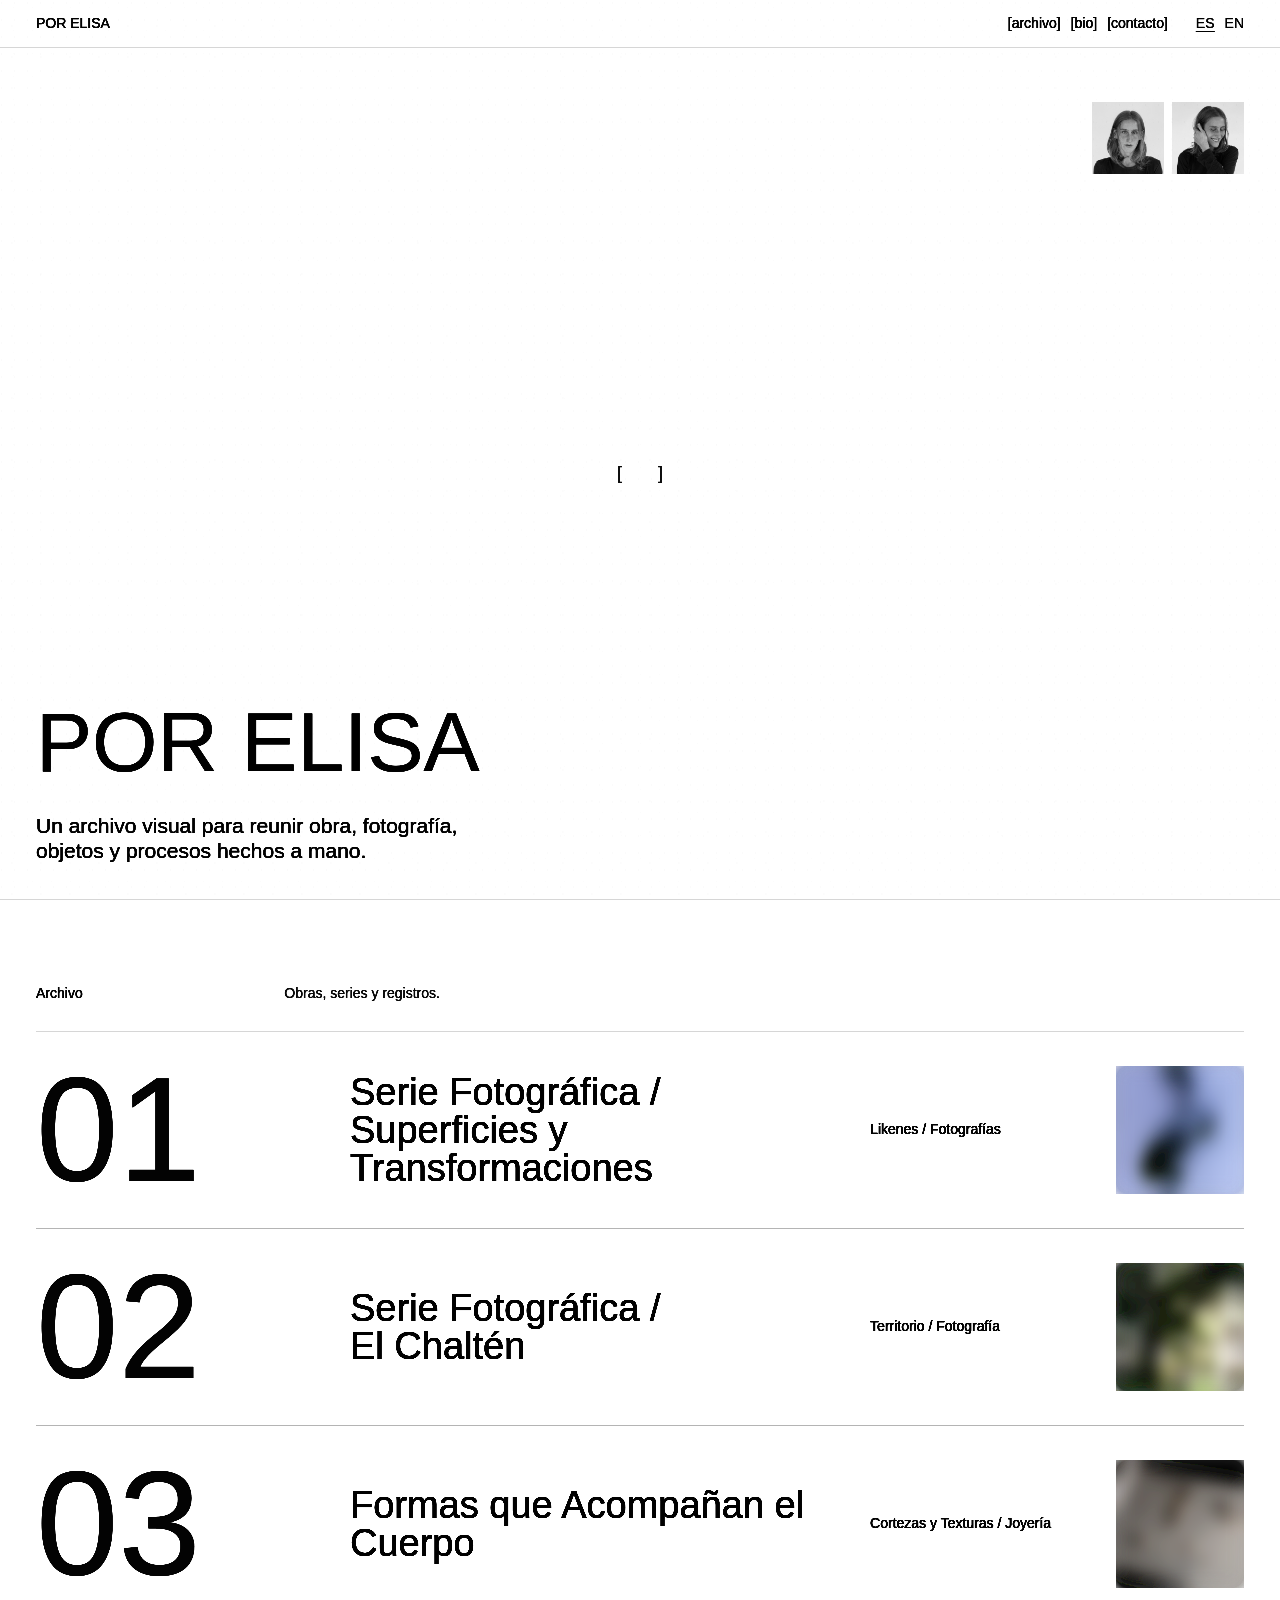
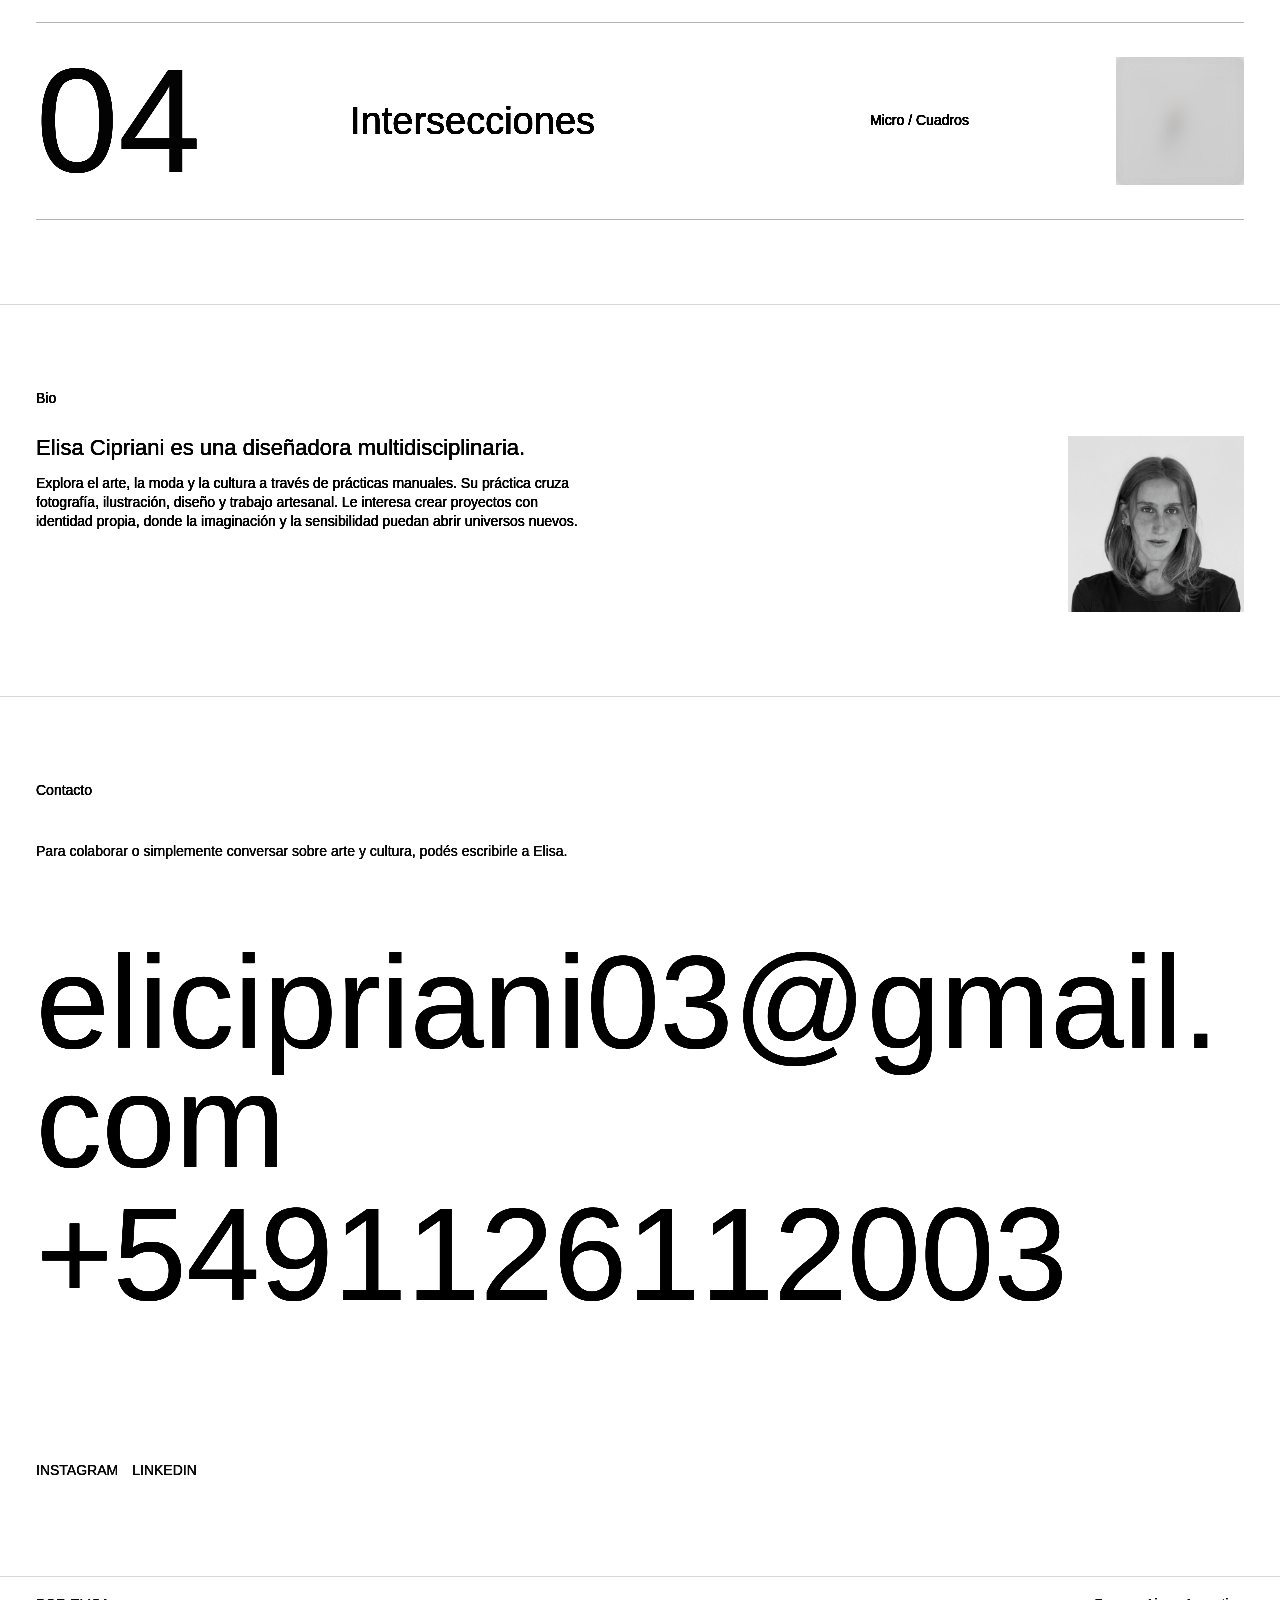
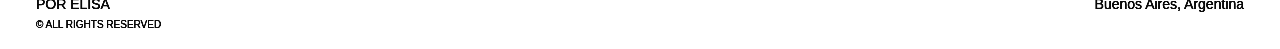
==== index.html @ 9a6a5e1f "Update footer and contact copy" ====
<!doctype html>
<html lang="es">
  <head>
    <meta charset="utf-8">
    <meta name="viewport" content="width=device-width, initial-scale=1">
    <meta name="description" content="POR ELISA - portfolio artístico y archivo de proyectos.">
    <title>POR ELISA</title>
    <link rel="icon" type="image/png" sizes="32x32" href="assets/icons/favicon-32.png">
    <link rel="apple-touch-icon" href="assets/icons/apple-touch-icon.png">
    <link rel="stylesheet" href="assets/css/styles.css">
  </head>
  <body>
    <header class="site-header">
      <a class="brand" href="index.html" aria-label="POR ELISA">POR ELISA</a>
      <nav class="site-nav" aria-label="Principal">
        <a href="#archivo" data-i18n="nav.archive">[archivo]</a>
        <a href="#bio" data-i18n="nav.bio">[bio]</a>
        <a href="#contacto" data-i18n="nav.contact">[contacto]</a>
      </nav>
      <div class="language-switch" aria-label="Idioma">
        <button type="button" data-set-lang="es" aria-pressed="true">ES</button>
        <button type="button" data-set-lang="en" aria-pressed="false">EN</button>
      </div>
    </header>

    <main>
      <section class="home-intro" aria-labelledby="intro-title">
        <div class="intro-brackets" aria-hidden="true">
          <span>[</span>
          <span>]</span>
        </div>
        <div class="intro-portraits" aria-label="Retratos de Elisa">
          <img src="assets/images/home/elisa-bio.png" alt="Retrato de Elisa." loading="eager">
          <img src="assets/images/home/elisa-linkedin.jpg" alt="Retrato de Elisa." loading="eager">
        </div>
        <h1 id="intro-title">POR ELISA</h1>
        <p class="intro-copy" data-i18n="home.intro">
          Un archivo visual para reunir obra, fotografía,<br>
          objetos y procesos hechos a mano.
        </p>
      </section>

      <section id="archivo" class="archive-section" aria-labelledby="archive-title">
        <div class="section-heading">
          <h2 id="archive-title" data-i18n="archive.title">Archivo</h2>
          <p data-i18n="archive.note">Obras, series y registros.</p>
        </div>

        <div class="archive-list">
          <a class="archive-item" href="projects/hielos.html" data-category="photo">
            <span class="archive-big-number" aria-hidden="true">01</span>
            <span class="archive-title" data-i18n="project.ice.archiveTitle">Serie Fotográfica /<br>Superficies y Transformaciones</span>
            <span class="archive-meta" data-i18n="project.ice.meta">Likenes / Fotografías</span>
            <span class="archive-thumb" aria-hidden="true">
              <img src="assets/images/hielos/1.jpg" alt="">
            </span>
          </a>

          <a class="archive-item" href="projects/chalten.html" data-category="territory photo">
            <span class="archive-big-number" aria-hidden="true">02</span>
            <span class="archive-title" data-i18n="project.chalten.title">Serie Fotográfica / El Chaltén</span>
            <span class="archive-meta" data-i18n="project.chalten.meta">Territorio / Fotografía</span>
            <span class="archive-thumb" aria-hidden="true">
              <img src="assets/images/chalten/1.jpg" alt="">
            </span>
          </a>

          <a class="archive-item" href="projects/joyeria.html" data-category="object">
            <span class="archive-big-number" aria-hidden="true">03</span>
            <span class="archive-title" data-i18n="project.jewelry.title">Formas que Acompañan el Cuerpo</span>
            <span class="archive-meta" data-i18n="project.jewelry.meta">Cortezas y Texturas / Joyería</span>
            <span class="archive-thumb" aria-hidden="true">
              <img src="assets/images/joyeria/1.jpg" alt="">
            </span>
          </a>

          <a class="archive-item" href="projects/cuadros.html" data-category="work">
            <span class="archive-big-number" aria-hidden="true">04</span>
            <span class="archive-title" data-i18n="project.painting.title">Intersecciones</span>
            <span class="archive-meta" data-i18n="project.painting.meta">Micro / Cuadros</span>
            <span class="archive-thumb" aria-hidden="true">
              <img src="assets/images/cuadros/1.jpg" alt="">
            </span>
          </a>
        </div>
      </section>

      <section id="bio" class="bio-section" aria-labelledby="bio-title">
        <div class="section-heading">
          <h2 id="bio-title" data-i18n="bio.title">Bio</h2>
        </div>
        <div class="bio-grid">
          <figure class="bio-portrait">
            <img src="assets/images/home/elisa-bio.png" alt="Retrato de Elisa." loading="lazy">
          </figure>
          <div class="bio-copy">
            <p class="bio-lead" data-i18n="bio.lead">
              Elisa Cipriani es una diseñadora multidisciplinaria.
            </p>
            <p data-i18n="bio.copy">
              Explora el arte, la moda y la cultura a través de prácticas manuales.
              Su práctica cruza fotografía, ilustración, diseño y trabajo artesanal.
              Le interesa crear proyectos con identidad propia, donde la imaginación
              y la sensibilidad puedan abrir universos nuevos.
            </p>
          </div>
        </div>
      </section>

      <section id="contacto" class="contact-section" aria-labelledby="contact-title">
        <div class="section-heading">
          <h2 id="contact-title" data-i18n="contact.title">Contacto</h2>
          <p data-i18n="contact.note">Para colaborar o simplemente conversar sobre arte y cultura, podés escribirle a Elisa.</p>
        </div>
        <div class="contact-display">
          <a class="contact-big" data-i18n="contact.email" href="mailto:elicipriani03@gmail.com?subject=Consulta%20por%20obra%20/%20POR%20ELISA&body=Hola%20Elisa%2C%0A%0AMe%20interesa%20conocer%20mas%20sobre%20tu%20obra%20y%20tus%20proyectos.%0A%0AGracias.">elicipriani03@gmail.com</a>
          <a class="contact-big contact-phone" href="tel:+5491126112003">+5491126112003</a>
          <div class="contact-socials" aria-label="Redes">
            <a class="contact-small" href="https://www.instagram.com/por__elisa/" target="_blank" rel="noreferrer">INSTAGRAM</a>
            <a class="contact-small" href="https://www.linkedin.com/in/elisa-cipriani-308a1b159/" target="_blank" rel="noreferrer">LINKEDIN</a>
          </div>
        </div>
      </section>
    </main>

    <footer class="site-footer">
      <div class="footer-brand">
        <span>POR ELISA</span>
        <span class="footer-rights">&copy; ALL RIGHTS RESERVED</span>
      </div>
      <span>Buenos Aires, Argentina</span>
    </footer>

    <script src="assets/js/site.js"></script>
  </body>
</html>
---- assets/css/styles.css ----
:root {
  --bg: #ffffff;
  --text: #000000;
  --muted: rgba(0, 0, 0, 0.58);
  --line: rgba(0, 0, 0, 0.16);
  --soft: rgba(0, 0, 0, 0.035);
  --pad: clamp(16px, 3vw, 36px);
  --ink-filter: url("#ink-spread");
  --ink-shadow:
    0.08px 0.04px 0 rgba(0, 0, 0, 0.34),
    -0.05px 0.08px 0 rgba(0, 0, 0, 0.18),
    0 0 0.22px rgba(0, 0, 0, 0.24);
}

* {
  box-sizing: border-box;
}

html {
  scroll-behavior: smooth;
}

body {
  margin: 0;
  background: var(--bg);
  color: var(--text);
  font-family: Helvetica, Arial, sans-serif;
  font-size: 14px;
  font-weight: 300;
  line-height: 1.35;
  letter-spacing: 0;
  text-shadow: var(--ink-shadow);
  -webkit-font-smoothing: antialiased;
  font-synthesis: none;
}

body::before {
  position: fixed;
  inset: 0;
  z-index: 100;
  pointer-events: none;
  content: "";
  opacity: 0.075;
  mix-blend-mode: multiply;
  background:
    radial-gradient(circle at 12% 18%, rgba(0, 0, 0, 0.18) 0 0.6px, transparent 0.9px),
    radial-gradient(circle at 72% 32%, rgba(0, 0, 0, 0.14) 0 0.5px, transparent 0.8px),
    radial-gradient(circle at 41% 84%, rgba(0, 0, 0, 0.12) 0 0.7px, transparent 1px);
  background-size: 13px 17px, 19px 23px, 29px 31px;
}

.ink-filter-svg {
  position: absolute;
  width: 0;
  height: 0;
  overflow: hidden;
  pointer-events: none;
}

:where(
  h1,
  h2,
  p,
  a,
  button,
  dt,
  dd,
  figcaption,
  .archive-title,
  .archive-meta,
  .archive-big-number,
  .intro-brackets span,
  .project-number,
  .contact-big,
  .contact-small,
  .site-footer span
) {
  filter: var(--ink-filter);
}

a {
  color: inherit;
  text-decoration: none;
}

a:hover,
button:hover {
  text-decoration: underline;
  text-underline-offset: 0.18em;
}

button {
  border: 0;
  background: transparent;
  color: inherit;
  font: inherit;
  letter-spacing: 0;
  padding: 0;
  cursor: pointer;
}

h1,
h2,
p,
figure {
  margin: 0;
}

h1 {
  max-width: 1040px;
  font-size: 84px;
  line-height: 0.94;
  font-weight: 200;
}

h2 {
  font-size: 14px;
  line-height: 1.35;
  font-weight: 300;
}

.site-header {
  position: sticky;
  top: 0;
  z-index: 10;
  display: grid;
  grid-template-columns: minmax(110px, 1fr) auto auto;
  align-items: baseline;
  gap: 28px;
  padding: 14px var(--pad);
  border-bottom: 1px solid var(--line);
  background: rgba(255, 255, 255, 0.86);
  backdrop-filter: blur(8px);
}

.site-nav,
.language-switch {
  display: flex;
  flex-wrap: wrap;
  gap: 10px;
}

.language-switch button[aria-pressed="true"] {
  text-decoration: underline;
  text-underline-offset: 0.18em;
}

main {
  min-height: calc(100vh - 92px);
}

.home-intro {
  position: relative;
  display: grid;
  align-content: end;
  min-height: calc(100vh - 48px);
  padding: var(--pad);
  border-bottom: 1px solid var(--line);
  overflow: hidden;
}

.intro-brackets {
  position: absolute;
  z-index: 2;
  top: 50%;
  left: 50%;
  display: flex;
  justify-content: space-between;
  width: 46px;
  color: rgba(0, 0, 0, 0.42);
  font-size: 18px;
  font-weight: 200;
  line-height: 0.8;
  pointer-events: none;
  transform: translate(-50%, -50%);
}

.intro-portraits {
  position: absolute;
  z-index: 4;
  top: calc(var(--pad) + 18px);
  right: var(--pad);
  display: flex;
  gap: 8px;
}

.intro-portraits img {
  display: block;
  width: 72px;
  aspect-ratio: 1;
  object-fit: cover;
}

.project-number,
.archive-meta,
.section-heading p,
.project-data dt,
.site-footer,
.back-link,
.contact-small {
  color: var(--muted);
}

.intro-copy {
  position: relative;
  z-index: 1;
  max-width: 760px;
  margin-top: 32px;
  font-size: 21px;
  font-weight: 300;
  line-height: 1.16;
}

.archive-section,
.bio-section,
.contact-section,
.project-page {
  padding: 84px var(--pad);
}

.archive-section {
  border-bottom: 1px solid var(--line);
}

.section-heading {
  display: grid;
  grid-template-columns: minmax(130px, 0.24fr) minmax(0, 1fr);
  gap: 18px;
  padding-bottom: 28px;
}

.archive-list {
  display: grid;
  border-top: 1px solid var(--line);
}

.archive-item {
  --archive-mark-height: 128px;
  position: relative;
  display: grid;
  grid-template-columns: minmax(280px, 0.34fr) minmax(260px, 0.78fr) minmax(150px, 0.34fr) var(--archive-mark-height);
  gap: 34px;
  align-items: center;
  min-height: 196px;
  padding: 34px 0;
  border-bottom: 1px solid var(--line);
  overflow: hidden;
}

.archive-item[hidden] {
  display: none;
}

.archive-item > span {
  position: relative;
}

.archive-item:hover {
  background:
    linear-gradient(90deg, rgba(0, 0, 0, 0.028), transparent 72%),
    var(--bg);
  text-decoration: none;
}

.archive-big-number {
  color: rgba(0, 0, 0, 0.16);
  font-size: 148px;
  font-weight: 200;
  line-height: 0.86;
  white-space: nowrap;
}

.archive-title {
  max-width: 620px;
  font-size: 38px;
  font-weight: 200;
  line-height: 1;
}

.archive-thumb {
  display: block;
  justify-self: end;
  width: 100%;
  max-width: none;
  height: var(--archive-mark-height);
  aspect-ratio: 1;
  overflow: hidden;
  background: var(--soft);
}

.archive-thumb img {
  display: block;
  width: 100%;
  height: 100%;
  object-fit: cover;
  filter: blur(8px) saturate(0.9) contrast(1.04);
  transition: filter 220ms ease;
}

.archive-item:hover .archive-thumb img,
.archive-item:focus .archive-thumb img {
  filter: blur(0) saturate(1) contrast(1.02);
}

.bio-grid {
  display: grid;
  grid-template-columns: minmax(0, 640px) 176px;
  gap: 18px 56px;
  align-items: start;
  justify-content: space-between;
  max-width: none;
}

.bio-portrait {
  grid-column: 2;
  grid-row: 1;
  justify-self: end;
  width: 176px;
  aspect-ratio: 1;
  overflow: hidden;
  background: var(--bg);
}

.bio-portrait img {
  display: block;
  width: 100%;
  height: 100%;
  object-fit: contain;
}

.bio-copy {
  grid-column: 1;
  grid-row: 1;
  display: grid;
  gap: 15px;
  text-align: left;
}

.bio-lead {
  font-size: 22px;
  font-weight: 200;
  line-height: 1.08;
}

.bio-copy p:not(.bio-lead) {
  max-width: 560px;
}

.contact-section {
  min-height: 82vh;
  display: grid;
  align-content: space-between;
  border-top: 1px solid var(--line);
}

.contact-section .section-heading {
  grid-template-columns: 1fr;
  gap: 42px;
}

.contact-section .section-heading p {
  max-width: 560px;
}

.contact-display {
  display: grid;
  gap: 14px;
  padding: 56px 0 12px;
}

.contact-big {
  display: block;
  width: 100%;
  max-width: 100%;
  font-size: 132px;
  font-weight: 200;
  line-height: 0.9;
  overflow-wrap: anywhere;
}

.contact-phone {
  font-size: 132px;
}

.contact-socials {
  display: flex;
  flex-wrap: wrap;
  gap: 10px 14px;
  width: fit-content;
  margin-top: 132px;
}

.contact-small {
  width: fit-content;
}

.site-footer {
  display: flex;
  align-items: flex-start;
  justify-content: space-between;
  gap: 18px;
  padding: 18px var(--pad);
  border-top: 1px solid var(--line);
}

.footer-brand {
  display: flex;
  flex-direction: column;
  gap: 4px;
}

.footer-rights {
  font-size: 10px;
}

.project-page {
  display: grid;
  gap: 58px;
  padding-top: 28px;
}

.back-link {
  width: fit-content;
}

.project-hero {
  display: grid;
  grid-template-columns: minmax(0, 1fr) minmax(280px, 0.34fr);
  gap: 42px;
  min-height: 44vh;
  align-items: end;
  padding-bottom: 24px;
  border-bottom: 1px solid var(--line);
}

.project-number {
  margin-bottom: 18px;
}

.project-data {
  display: grid;
  gap: 12px;
  margin: 0;
}

.project-data div {
  display: grid;
  grid-template-columns: 96px minmax(0, 1fr);
  gap: 12px;
  border-top: 1px solid var(--line);
  padding-top: 8px;
}

.project-data dt,
.project-data dd {
  margin: 0;
}

.project-body {
  display: grid;
  grid-template-columns: minmax(220px, 0.28fr) minmax(0, 1fr);
  gap: 56px;
}

.project-body-full {
  grid-template-columns: 1fr;
}

.project-text {
  max-width: 390px;
}

.project-text-intro {
  max-width: 460px;
  margin-bottom: 120px;
}

.project-text-large {
  max-width: 880px;
  margin: 42px 0 48px;
}

.project-text-large p {
  font-size: 30px;
  font-weight: 200;
  line-height: 1.08;
}

.project-visuals {
  display: grid;
  gap: 54px;
}

.sequence-hint {
  position: relative;
  display: block;
  width: min(260px, 46vw);
  justify-self: end;
  align-self: start;
  aspect-ratio: 1;
  overflow: visible;
  background: var(--soft);
  margin-bottom: 26px;
}

.sequence-hint img {
  display: block;
  width: 100%;
  height: 100%;
  object-fit: cover;
  filter: grayscale(1) brightness(0.92) contrast(1.12);
}

.sequence-hint figcaption {
  position: absolute;
  z-index: 2;
  left: 0;
  bottom: -22px;
  color: var(--text);
  font-size: 12px;
  line-height: 1.1;
  text-shadow: var(--ink-shadow);
}

.media-grid {
  display: grid;
  grid-template-columns: repeat(2, minmax(0, 1fr));
  gap: 18px;
}

.project-gallery {
  grid-template-columns: 1fr;
  gap: 280px;
}

.project-gallery .media-item {
  width: min(50vw, 720px);
  justify-self: start;
}

.project-gallery-single {
  display: block;
}

.project-body-stacked {
  grid-template-columns: 1fr;
  gap: 32px;
}

.project-body-stacked .media-grid-three {
  margin-top: 72px;
}

.media-grid-three {
  grid-template-columns: repeat(3, minmax(0, 1fr));
}

.media-item {
  position: relative;
  min-height: 260px;
  aspect-ratio: 4 / 5;
  overflow: visible;
  background: var(--bg);
}

.media-item[data-mark] {
  margin-bottom: 26px;
}

.media-item img {
  display: block;
  width: 100%;
  height: 100%;
  object-fit: contain;
  filter: blur(9px) saturate(0.9) contrast(1.04);
  transition: filter 220ms ease;
}

.media-item:hover img,
.media-item:focus-within img {
  filter: blur(0) saturate(1) contrast(1.02);
}

.media-item::before {
  position: absolute;
  inset: 0;
  z-index: 1;
  pointer-events: none;
  content: "";
  opacity: 0.12;
  mix-blend-mode: multiply;
  background:
    repeating-linear-gradient(0deg, rgba(255, 255, 255, 0.18) 0 1px, transparent 1px 5px),
    radial-gradient(circle at 22% 18%, rgba(0, 0, 0, 0.18) 0 0.5px, transparent 0.8px),
    radial-gradient(circle at 78% 58%, rgba(0, 0, 0, 0.14) 0 0.5px, transparent 0.8px);
  background-size: auto, 17px 19px, 23px 29px;
}

.media-item::after {
  position: absolute;
  z-index: 2;
  left: 0;
  bottom: -22px;
  content: attr(data-mark);
  color: var(--text);
  font-size: 12px;
  line-height: 1;
  text-shadow: var(--ink-shadow);
}

.project-gallery .media-item img,
.ice-gallery .media-item img {
  object-fit: cover;
}

.ice-gallery {
  grid-template-columns: repeat(2, minmax(0, 1fr));
  align-items: start;
  margin-top: 96px;
}

.ice-gallery .media-item {
  aspect-ratio: 3 / 4;
}

.ice-gallery .media-item.is-contained {
  max-width: 100%;
}

.media-item.is-original img {
  object-fit: contain;
}

.media-item.is-small-centered {
  grid-column: 1 / -1;
  justify-self: center;
  width: min(360px, 62vw);
  min-height: 0;
}

.media-item.is-landscape {
  aspect-ratio: 4 / 3;
}

.media-item.is-wide {
  grid-column: 1 / -1;
}

.media-item.is-portrait {
  aspect-ratio: 3 / 4;
}

.media-item.is-contained {
  max-width: 72%;
  aspect-ratio: 3 / 4;
}

.media-item.is-medium {
  width: min(760px, 100%);
  min-height: 0;
}

.media-item.is-align-left img {
  object-position: left center;
}

@media (max-width: 760px) {
  body {
    font-size: 13px;
  }

  .site-header {
    grid-template-columns: 1fr auto;
    gap: 10px 18px;
  }

  .site-nav {
    grid-column: 1 / -1;
    order: 3;
  }

  .home-intro {
    min-height: calc(100vh - 86px);
  }

  .intro-portraits {
    top: calc(var(--pad) + 10px);
  }

  .intro-portraits img {
    width: 52px;
  }

  .intro-brackets {
    width: 42px;
    font-size: 16px;
  }

  h1 {
    font-size: 42px;
  }

  .intro-copy {
    font-size: 15px;
  }

  .archive-section,
  .bio-section,
  .contact-section,
  .project-page {
    padding-top: 54px;
    padding-bottom: 54px;
  }

  .section-heading,
  .bio-grid,
  .project-hero,
  .project-body,
  .project-body-full {
    grid-template-columns: 1fr;
  }

  .archive-item {
    --archive-mark-height: 72px;
    grid-template-columns: minmax(0, 1fr) 96px;
    gap: 8px 14px;
    min-height: 148px;
    padding: 26px 0;
  }

  .archive-big-number {
    grid-column: 1;
    font-size: 82px;
  }

  .archive-title,
  .archive-meta {
    grid-column: 1;
  }

  .archive-thumb {
    grid-column: 2;
    grid-row: 1 / 4;
    height: var(--archive-mark-height);
    align-self: center;
  }

  .archive-title {
    font-size: 24px;
  }

  .bio-portrait,
  .bio-copy {
    grid-column: auto;
    grid-row: auto;
  }

  .bio-portrait {
    width: 138px;
  }

  .contact-big,
  .contact-phone {
    font-size: 38px;
  }

  .contact-socials {
    margin-top: 72px;
  }

  .project-hero {
    min-height: 34vh;
  }

  .project-text-large {
    margin: 24px 0 30px;
  }

  .project-text-large p {
    font-size: 22px;
  }

  .media-grid {
    grid-template-columns: 1fr;
  }

  .project-gallery {
    gap: 96px;
  }

  .project-gallery .media-item {
    width: 100%;
  }

  .media-grid-three {
    grid-template-columns: 1fr;
  }

  .ice-gallery {
    grid-template-columns: 1fr;
  }

  .media-item,
  .media-item.is-wide,
  .media-item.is-contained {
    grid-column: auto;
    max-width: 100%;
  }

  .site-footer {
    flex-direction: column;
  }
}
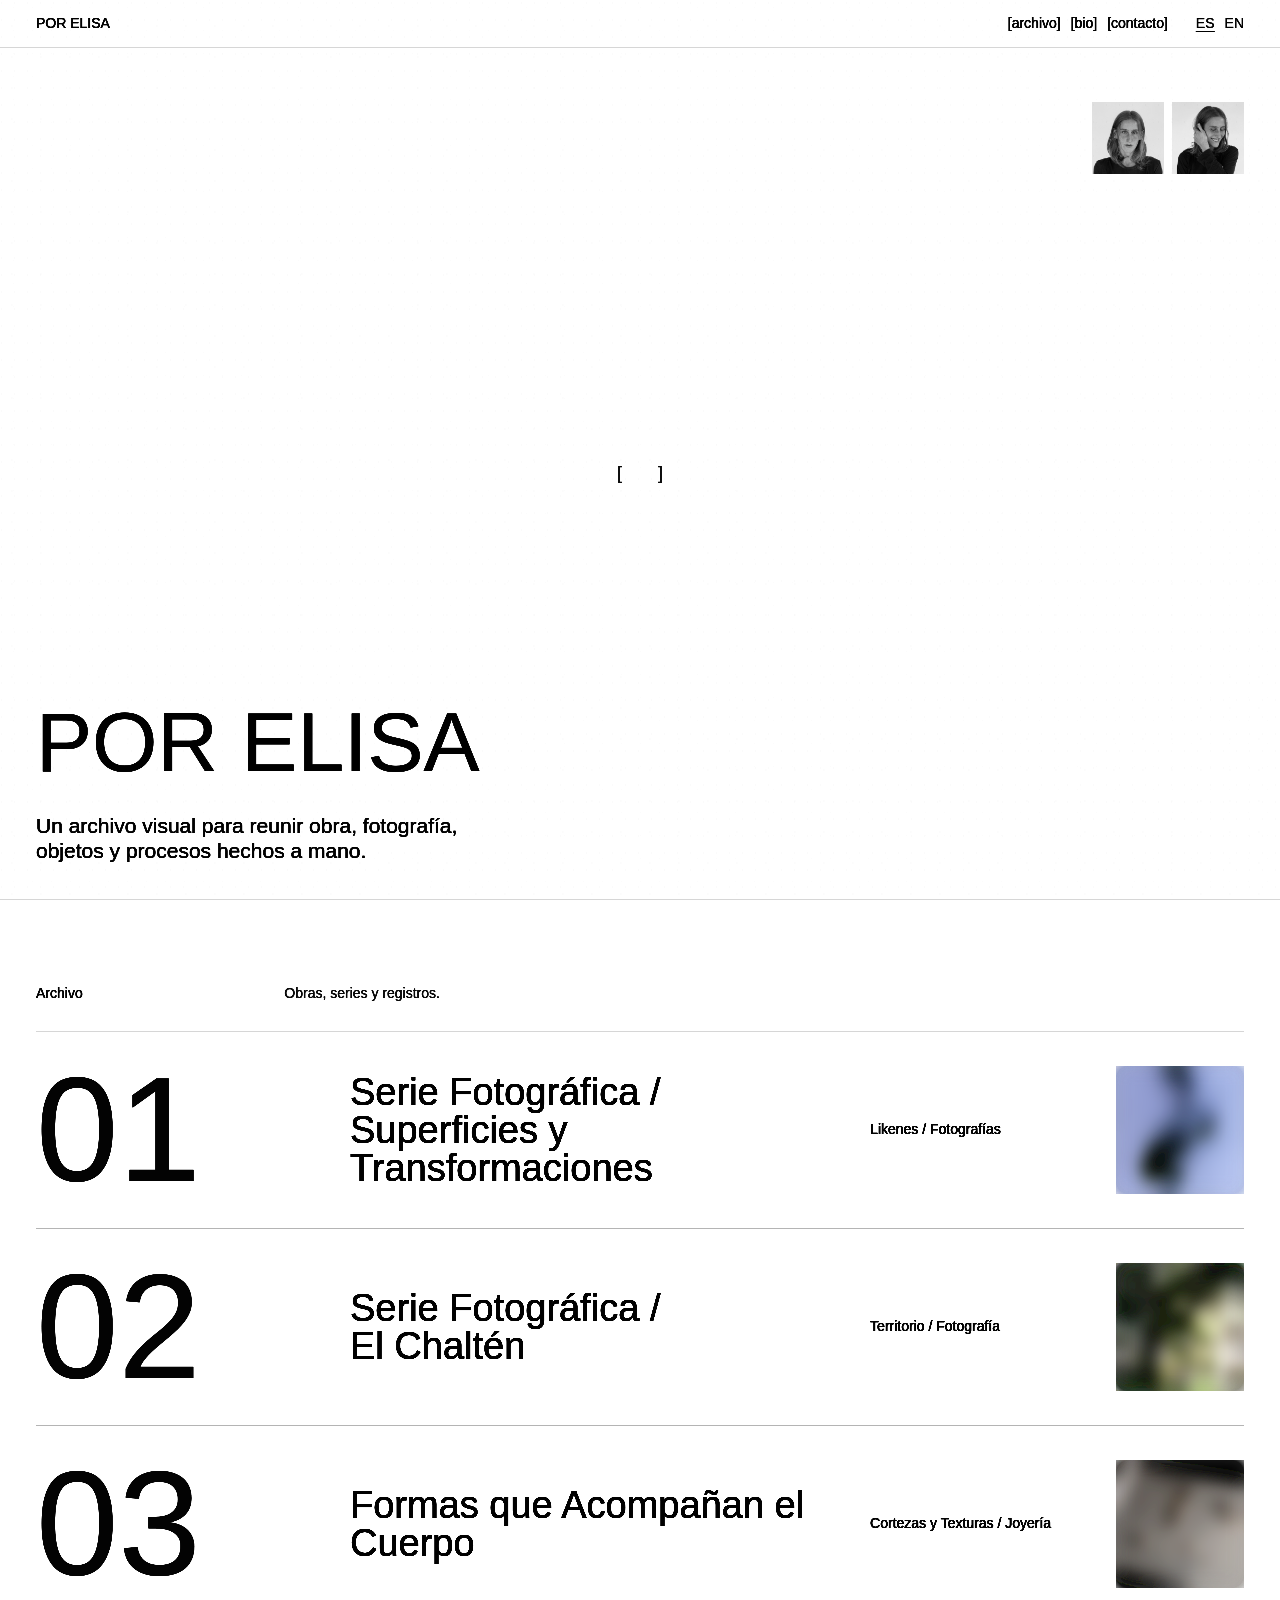
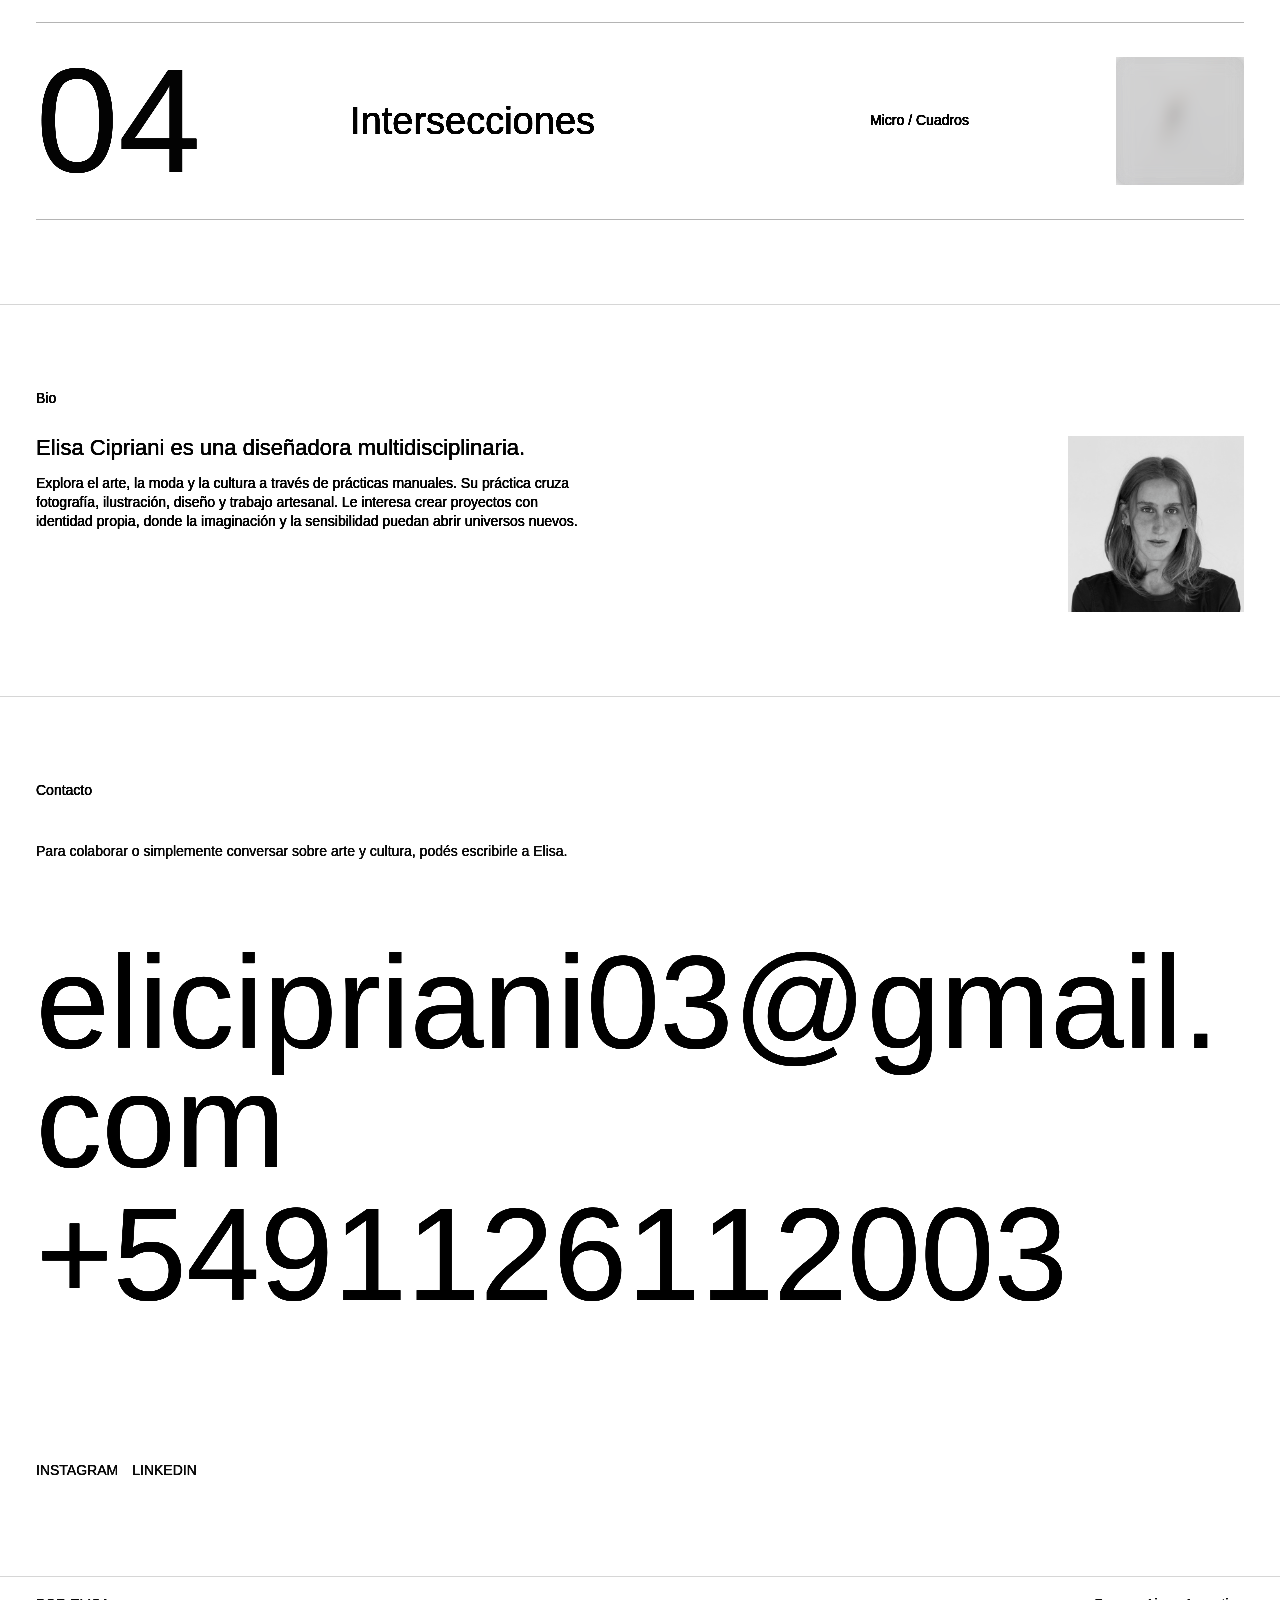
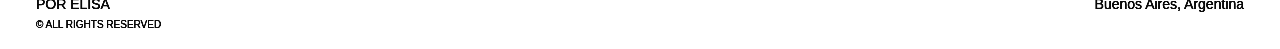
==== commit 3a22a39f: "Adjust archive cover crop" ====
--- a/index.html
+++ b/index.html
@@ -78,7 +78,7 @@
             <span class="archive-big-number" aria-hidden="true">04</span>
             <span class="archive-title" data-i18n="project.painting.title">Intersecciones</span>
             <span class="archive-meta" data-i18n="project.painting.meta">Micro / Cuadros</span>
-            <span class="archive-thumb" aria-hidden="true">
+            <span class="archive-thumb is-painting-cover" aria-hidden="true">
               <img src="assets/images/cuadros/1.jpg" alt="">
             </span>
           </a>
--- a/assets/css/styles.css
+++ b/assets/css/styles.css
@@ -297,6 +297,10 @@
   transition: filter 220ms ease;
 }
 
+.archive-thumb.is-painting-cover img {
+  object-position: center 74%;
+}
+
 .archive-item:hover .archive-thumb img,
 .archive-item:focus .archive-thumb img {
   filter: blur(0) saturate(1) contrast(1.02);
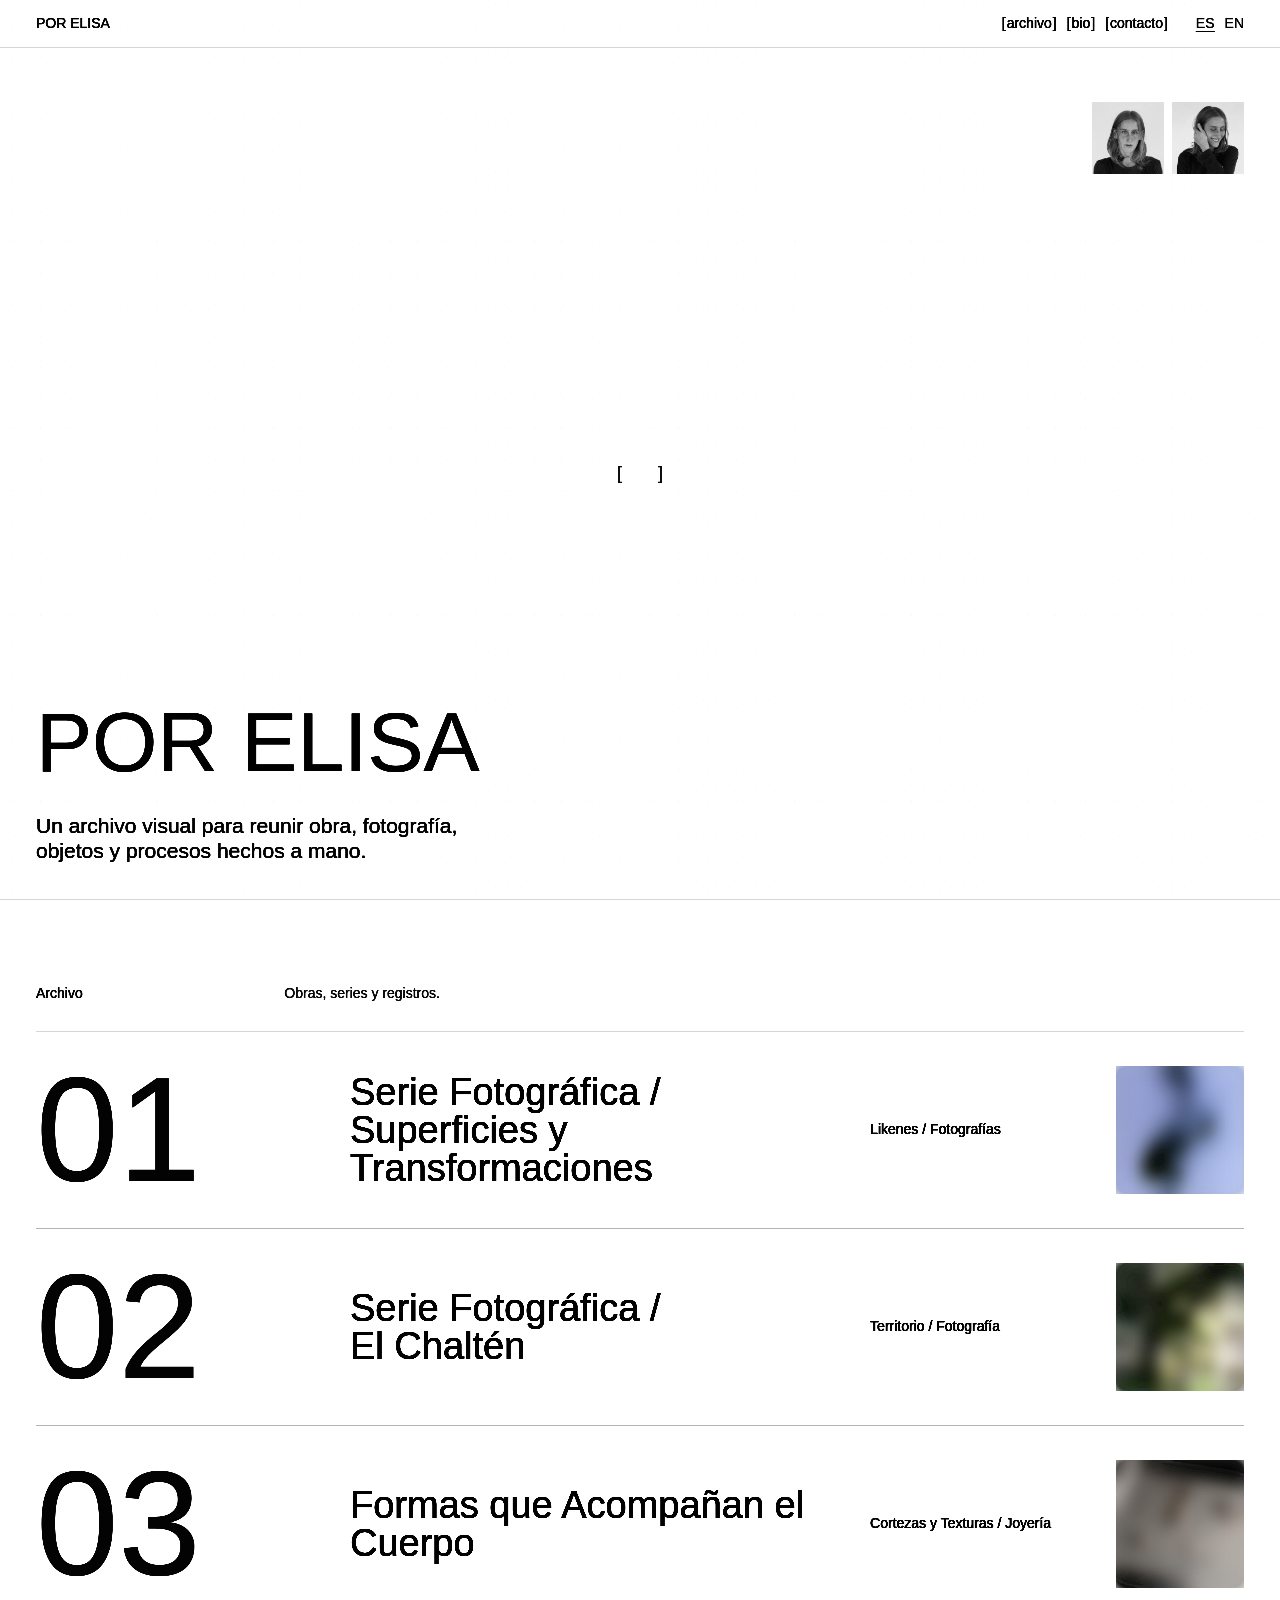
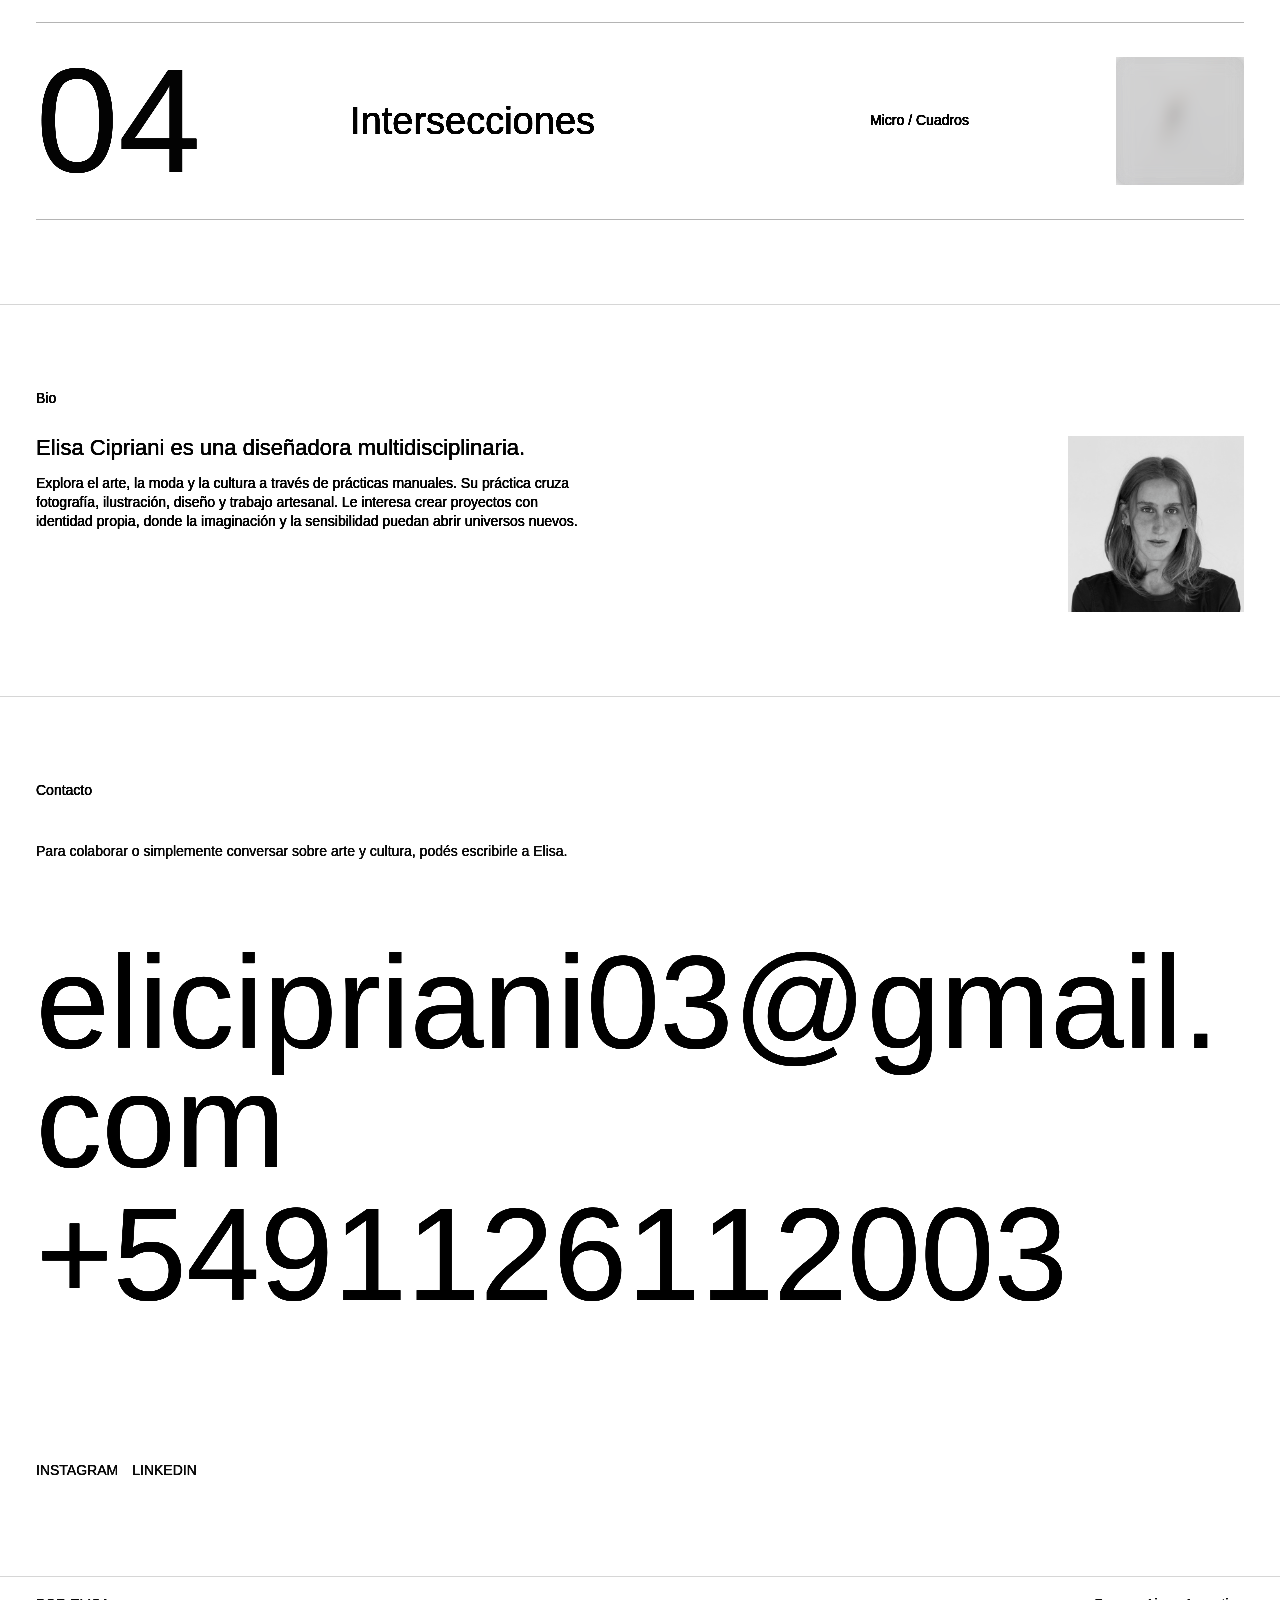
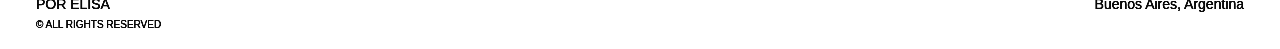
==== commit 1462b979: "Publish current site updates with Vercel deploy hook" ====
--- a/index.html
+++ b/index.html
@@ -5,7 +5,7 @@
     <meta name="viewport" content="width=device-width, initial-scale=1">
     <meta name="description" content="POR ELISA - portfolio artístico y archivo de proyectos.">
     <title>POR ELISA</title>
-    <link rel="icon" type="image/png" sizes="32x32" href="assets/icons/favicon-32.png">
+    <link rel="icon" type="image/svg+xml" href="assets/icons/favicon.svg">
     <link rel="apple-touch-icon" href="assets/icons/apple-touch-icon.png">
     <link rel="stylesheet" href="assets/css/styles.css">
   </head>
@@ -13,9 +13,9 @@
     <header class="site-header">
       <a class="brand" href="index.html" aria-label="POR ELISA">POR ELISA</a>
       <nav class="site-nav" aria-label="Principal">
-        <a href="#archivo" data-i18n="nav.archive">[archivo]</a>
-        <a href="#bio" data-i18n="nav.bio">[bio]</a>
-        <a href="#contacto" data-i18n="nav.contact">[contacto]</a>
+        <a href="#archivo" class="nav-link"><span class="nav-bracket" aria-hidden="true">[</span><span data-i18n="nav.archive">archivo</span><span class="nav-bracket" aria-hidden="true">]</span></a>
+        <a href="#bio" class="nav-link"><span class="nav-bracket" aria-hidden="true">[</span><span data-i18n="nav.bio">bio</span><span class="nav-bracket" aria-hidden="true">]</span></a>
+        <a href="#contacto" class="nav-link"><span class="nav-bracket" aria-hidden="true">[</span><span data-i18n="nav.contact">contacto</span><span class="nav-bracket" aria-hidden="true">]</span></a>
       </nav>
       <div class="language-switch" aria-label="Idioma">
         <button type="button" data-set-lang="es" aria-pressed="true">ES</button>
--- a/assets/css/styles.css
+++ b/assets/css/styles.css
@@ -10,6 +10,8 @@
     0.08px 0.04px 0 rgba(0, 0, 0, 0.34),
     -0.05px 0.08px 0 rgba(0, 0, 0, 0.18),
     0 0 0.22px rgba(0, 0, 0, 0.24);
+  --cursor-line: url("data:image/svg+xml,%3Csvg xmlns='http://www.w3.org/2000/svg' width='32' height='32' viewBox='0 0 32 32'%3E%3Cpath d='M7 16H25' stroke='%23000' stroke-width='1.4' stroke-linecap='butt'/%3E%3C/svg%3E") 16 16;
+  --cursor-line-light: url("data:image/svg+xml,%3Csvg xmlns='http://www.w3.org/2000/svg' width='32' height='32' viewBox='0 0 32 32'%3E%3Cpath d='M7 16H25' stroke='%23fff' stroke-width='1.4' stroke-linecap='butt'/%3E%3C/svg%3E") 16 16;
 }
 
 * {
@@ -18,6 +20,7 @@
 
 html {
   scroll-behavior: smooth;
+  cursor: var(--cursor-line), auto;
 }
 
 body {
@@ -80,6 +83,7 @@
 
 a {
   color: inherit;
+  cursor: var(--cursor-line), auto;
   text-decoration: none;
 }
 
@@ -87,6 +91,10 @@
 button:hover {
   text-decoration: underline;
   text-underline-offset: 0.18em;
+}
+
+img {
+  cursor: var(--cursor-line-light), auto;
 }
 
 button {
@@ -96,7 +104,7 @@
   font: inherit;
   letter-spacing: 0;
   padding: 0;
-  cursor: pointer;
+  cursor: var(--cursor-line), pointer;
 }
 
 h1,
@@ -138,6 +146,32 @@
   display: flex;
   flex-wrap: wrap;
   gap: 10px;
+}
+
+.nav-link {
+  display: inline-flex;
+  gap: 1px;
+  text-decoration: none;
+}
+
+.nav-link:hover,
+.nav-link:focus-visible {
+  text-decoration: none;
+}
+
+.nav-bracket {
+  display: inline-block;
+  transition: transform 180ms ease;
+}
+
+.nav-link:hover .nav-bracket:first-child,
+.nav-link:focus-visible .nav-bracket:first-child {
+  transform: translateX(-3px);
+}
+
+.nav-link:hover .nav-bracket:last-child,
+.nav-link:focus-visible .nav-bracket:last-child {
+  transform: translateX(3px);
 }
 
 .language-switch button[aria-pressed="true"] {
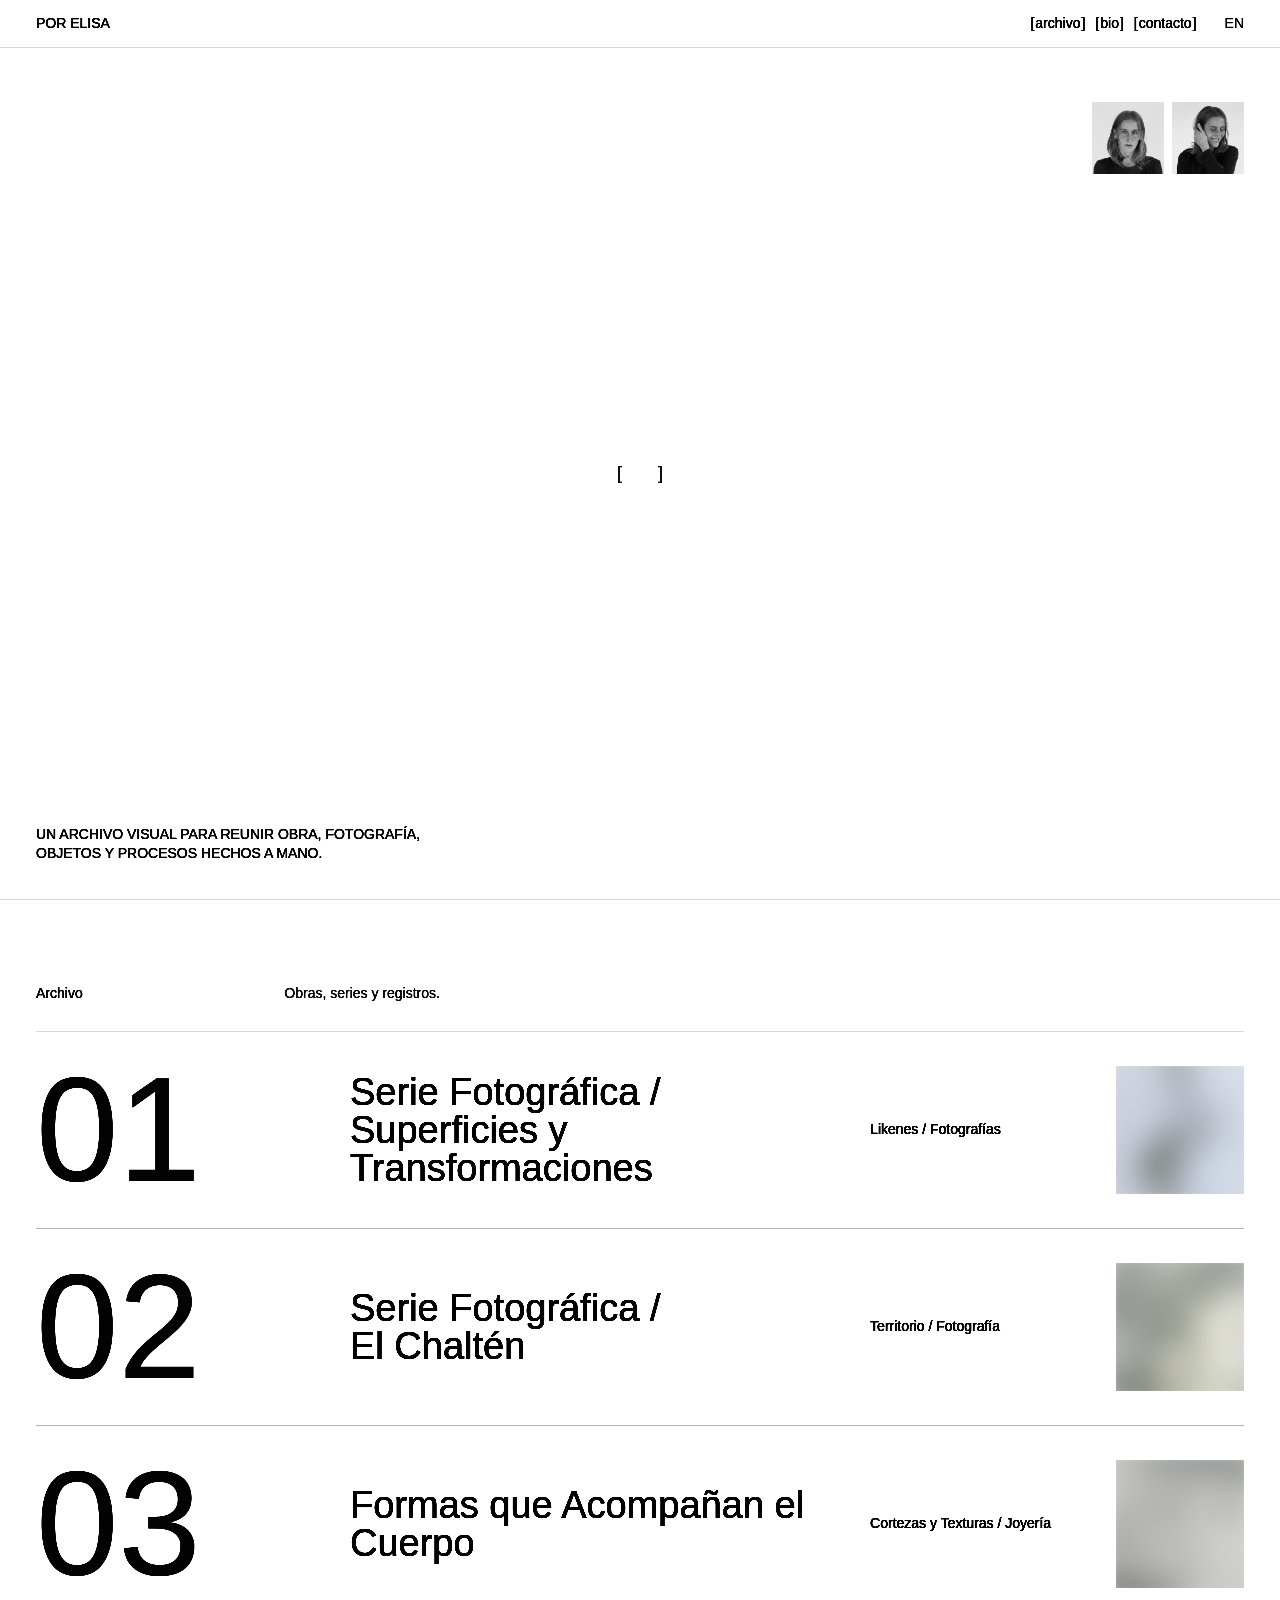
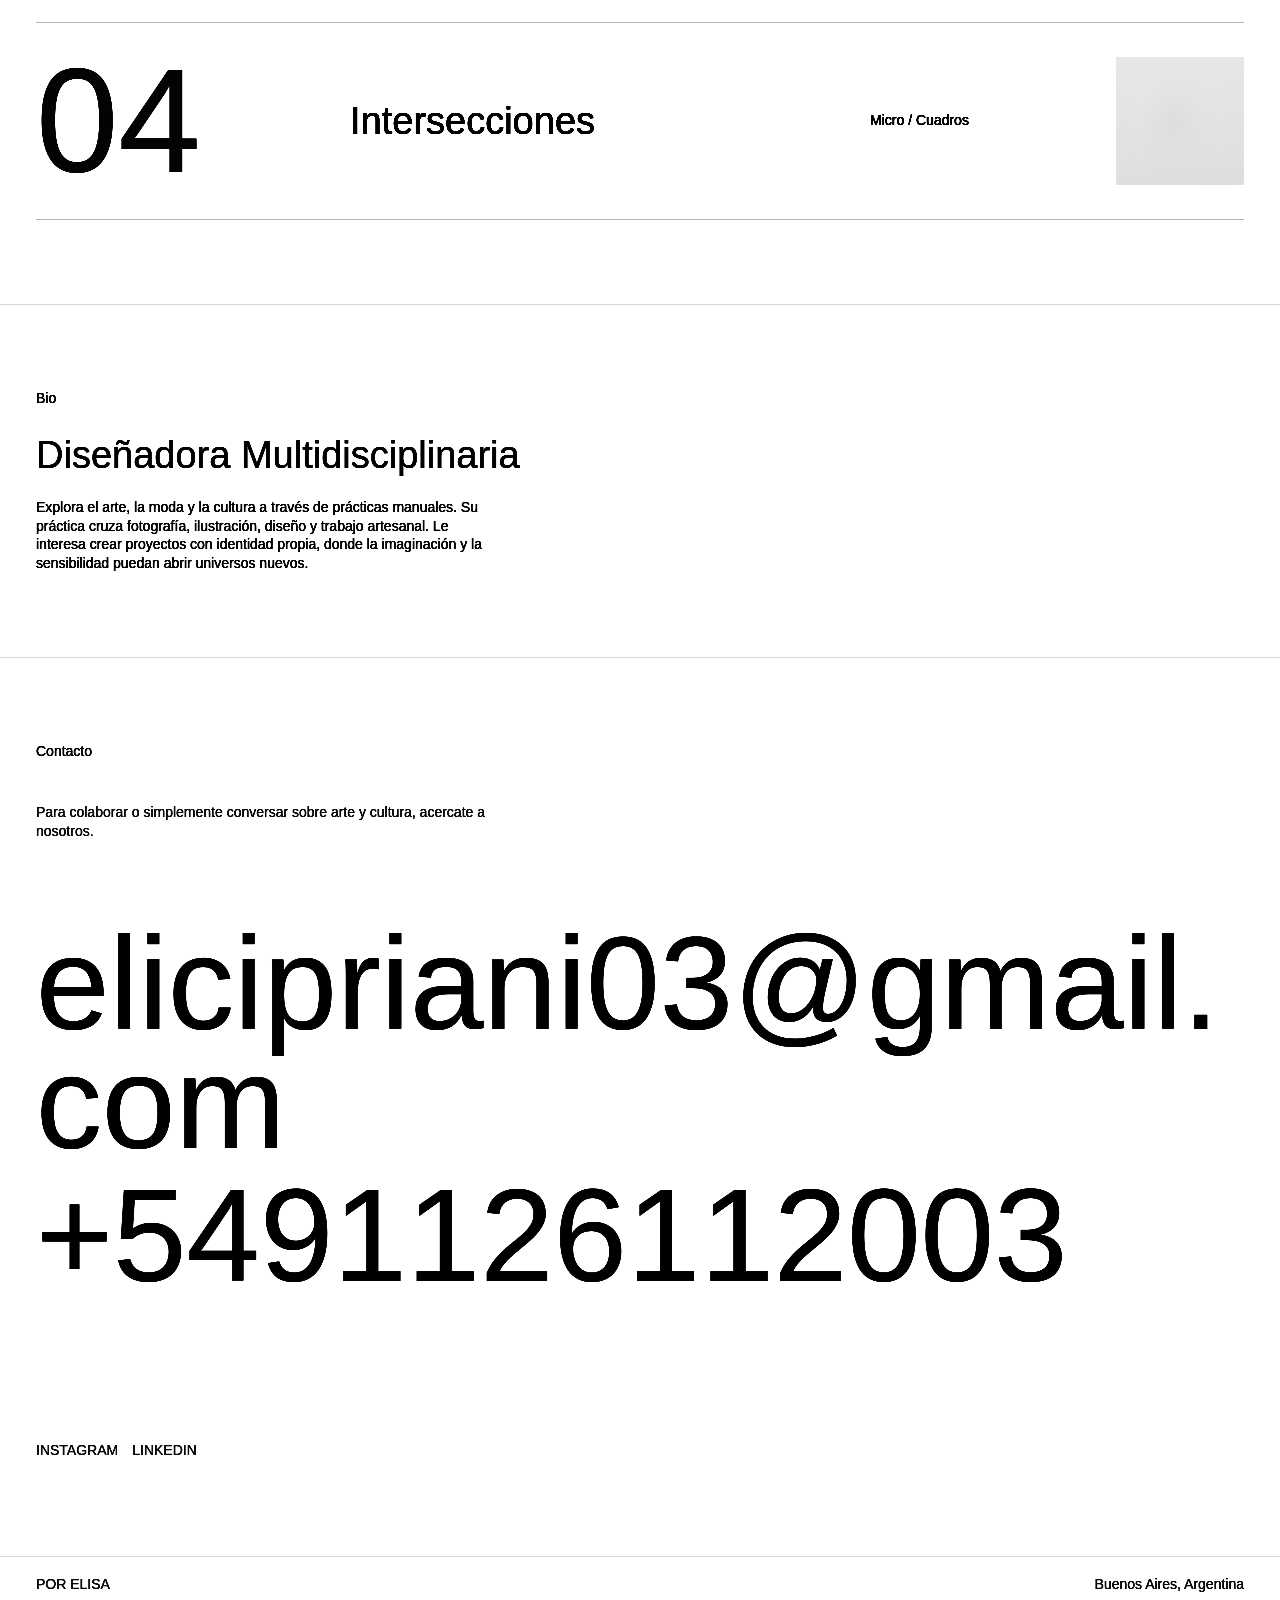
==== commit d7a3353b: "Actualiza experiencia visual de proyectos" ====
--- a/index.html
+++ b/index.html
@@ -24,7 +24,7 @@
     </header>
 
     <main>
-      <section class="home-intro" aria-labelledby="intro-title">
+      <section class="home-intro" aria-label="POR ELISA">
         <div class="intro-brackets" aria-hidden="true">
           <span>[</span>
           <span>]</span>
@@ -33,7 +33,6 @@
           <img src="assets/images/home/elisa-bio.png" alt="Retrato de Elisa." loading="eager">
           <img src="assets/images/home/elisa-linkedin.jpg" alt="Retrato de Elisa." loading="eager">
         </div>
-        <h1 id="intro-title">POR ELISA</h1>
         <p class="intro-copy" data-i18n="home.intro">
           Un archivo visual para reunir obra, fotografía,<br>
           objetos y procesos hechos a mano.
@@ -90,12 +89,9 @@
           <h2 id="bio-title" data-i18n="bio.title">Bio</h2>
         </div>
         <div class="bio-grid">
-          <figure class="bio-portrait">
-            <img src="assets/images/home/elisa-bio.png" alt="Retrato de Elisa." loading="lazy">
-          </figure>
           <div class="bio-copy">
             <p class="bio-lead" data-i18n="bio.lead">
-              Elisa Cipriani es una diseñadora multidisciplinaria.
+              Diseñadora Multidisciplinaria
             </p>
             <p data-i18n="bio.copy">
               Explora el arte, la moda y la cultura a través de prácticas manuales.
@@ -110,10 +106,10 @@
       <section id="contacto" class="contact-section" aria-labelledby="contact-title">
         <div class="section-heading">
           <h2 id="contact-title" data-i18n="contact.title">Contacto</h2>
-          <p data-i18n="contact.note">Para colaborar o simplemente conversar sobre arte y cultura, podés escribirle a Elisa.</p>
+          <p data-i18n="contact.note">Para colaborar o simplemente conversar sobre arte y cultura, acercate a nosotros.</p>
         </div>
         <div class="contact-display">
-          <a class="contact-big" data-i18n="contact.email" href="mailto:elicipriani03@gmail.com?subject=Consulta%20por%20obra%20/%20POR%20ELISA&body=Hola%20Elisa%2C%0A%0AMe%20interesa%20conocer%20mas%20sobre%20tu%20obra%20y%20tus%20proyectos.%0A%0AGracias.">elicipriani03@gmail.com</a>
+          <a class="contact-big contact-email" data-i18n="contact.email" href="mailto:elicipriani03@gmail.com?subject=Consulta%20por%20obra%20/%20POR%20ELISA&body=Hola%20Elisa%2C%0A%0AMe%20interesa%20conocer%20mas%20sobre%20tu%20obra%20y%20tus%20proyectos.%0A%0AGracias.">elicipriani03@gmail.com</a>
           <a class="contact-big contact-phone" href="tel:+5491126112003">+5491126112003</a>
           <div class="contact-socials" aria-label="Redes">
             <a class="contact-small" href="https://www.instagram.com/por__elisa/" target="_blank" rel="noreferrer">INSTAGRAM</a>
--- a/assets/css/styles.css
+++ b/assets/css/styles.css
@@ -5,13 +5,21 @@
   --line: rgba(0, 0, 0, 0.16);
   --soft: rgba(0, 0, 0, 0.035);
   --pad: clamp(16px, 3vw, 36px);
+  --paragraph-width: 460px;
+  --paragraph-size: 14px;
+  --paragraph-line: 1.35;
+  --project-paragraph-size: 12px;
+  --project-text-width: 420px;
+  --project-text-offset: clamp(14px, 2vw, 34px);
+  --project-text-stack-gap: 28px;
+  --image-blur-filter: blur(13px) saturate(0.64) contrast(0.9) brightness(1.08);
+  --image-clear-filter: blur(0) saturate(1) contrast(1.02);
+  --image-veil: linear-gradient(rgba(242, 246, 242, 0.58), rgba(235, 239, 235, 0.46));
   --ink-filter: url("#ink-spread");
   --ink-shadow:
     0.08px 0.04px 0 rgba(0, 0, 0, 0.34),
     -0.05px 0.08px 0 rgba(0, 0, 0, 0.18),
     0 0 0.22px rgba(0, 0, 0, 0.24);
-  --cursor-line: url("data:image/svg+xml,%3Csvg xmlns='http://www.w3.org/2000/svg' width='32' height='32' viewBox='0 0 32 32'%3E%3Cpath d='M7 16H25' stroke='%23000' stroke-width='1.4' stroke-linecap='butt'/%3E%3C/svg%3E") 16 16;
-  --cursor-line-light: url("data:image/svg+xml,%3Csvg xmlns='http://www.w3.org/2000/svg' width='32' height='32' viewBox='0 0 32 32'%3E%3Cpath d='M7 16H25' stroke='%23fff' stroke-width='1.4' stroke-linecap='butt'/%3E%3C/svg%3E") 16 16;
 }
 
 * {
@@ -20,7 +28,8 @@
 
 html {
   scroll-behavior: smooth;
-  cursor: var(--cursor-line), auto;
+  -webkit-text-size-adjust: 100%;
+  text-size-adjust: 100%;
 }
 
 body {
@@ -37,19 +46,9 @@
   font-synthesis: none;
 }
 
-body::before {
-  position: fixed;
-  inset: 0;
-  z-index: 100;
-  pointer-events: none;
-  content: "";
-  opacity: 0.075;
-  mix-blend-mode: multiply;
-  background:
-    radial-gradient(circle at 12% 18%, rgba(0, 0, 0, 0.18) 0 0.6px, transparent 0.9px),
-    radial-gradient(circle at 72% 32%, rgba(0, 0, 0, 0.14) 0 0.5px, transparent 0.8px),
-    radial-gradient(circle at 41% 84%, rgba(0, 0, 0, 0.12) 0 0.7px, transparent 1px);
-  background-size: 13px 17px, 19px 23px, 29px 31px;
+:where(a, button, h1, h2, p, span, dt, dd, figcaption) {
+  font-family: inherit;
+  font-synthesis: none;
 }
 
 .ink-filter-svg {
@@ -83,18 +82,12 @@
 
 a {
   color: inherit;
-  cursor: var(--cursor-line), auto;
   text-decoration: none;
 }
 
 a:hover,
 button:hover {
-  text-decoration: underline;
-  text-underline-offset: 0.18em;
-}
-
-img {
-  cursor: var(--cursor-line-light), auto;
+  text-decoration: none;
 }
 
 button {
@@ -104,7 +97,48 @@
   font: inherit;
   letter-spacing: 0;
   padding: 0;
-  cursor: var(--cursor-line), pointer;
+  cursor: pointer;
+}
+
+.custom-cursor {
+  position: fixed;
+  z-index: 9999;
+  top: 0;
+  left: 0;
+  width: 24px;
+  height: 1.5px;
+  background: #000000;
+  opacity: 0;
+  pointer-events: none;
+  transform: translate3d(-50%, -50%, 0);
+  transition: background-color 120ms ease, opacity 120ms ease;
+}
+
+.custom-cursor.is-visible {
+  opacity: 1;
+}
+
+.custom-cursor.is-light {
+  background: #ffffff;
+}
+
+html.has-custom-cursor,
+html.has-custom-cursor body,
+html.has-custom-cursor body::before,
+html.has-custom-cursor *,
+html.has-custom-cursor *::before,
+html.has-custom-cursor *::after,
+body.has-custom-cursor,
+body.has-custom-cursor *,
+body.has-custom-cursor *::before,
+body.has-custom-cursor *::after {
+  cursor: none !important;
+}
+
+@media (pointer: coarse) {
+  .custom-cursor {
+    display: none;
+  }
 }
 
 h1,
@@ -112,6 +146,13 @@
 p,
 figure {
   margin: 0;
+}
+
+p {
+  max-width: var(--paragraph-width);
+  font-size: var(--paragraph-size);
+  line-height: var(--paragraph-line);
+  font-weight: 300;
 }
 
 h1 {
@@ -175,8 +216,8 @@
 }
 
 .language-switch button[aria-pressed="true"] {
-  text-decoration: underline;
-  text-underline-offset: 0.18em;
+  display: none;
+  text-decoration: none;
 }
 
 main {
@@ -238,11 +279,11 @@
 .intro-copy {
   position: relative;
   z-index: 1;
-  max-width: 760px;
-  margin-top: 32px;
-  font-size: 21px;
-  font-weight: 300;
-  line-height: 1.16;
+  max-width: var(--paragraph-width);
+  margin: 0;
+  font-size: var(--paragraph-size);
+  line-height: var(--paragraph-line);
+  text-transform: uppercase;
 }
 
 .archive-section,
@@ -261,6 +302,10 @@
   grid-template-columns: minmax(130px, 0.24fr) minmax(0, 1fr);
   gap: 18px;
   padding-bottom: 28px;
+}
+
+.section-heading p {
+  max-width: var(--paragraph-width);
 }
 
 .archive-list {
@@ -297,6 +342,7 @@
 }
 
 .archive-big-number {
+  width: 100%;
   color: rgba(0, 0, 0, 0.16);
   font-size: 148px;
   font-weight: 200;
@@ -312,6 +358,7 @@
 }
 
 .archive-thumb {
+  position: relative;
   display: block;
   justify-self: end;
   width: 100%;
@@ -320,6 +367,7 @@
   aspect-ratio: 1;
   overflow: hidden;
   background: var(--soft);
+  isolation: isolate;
 }
 
 .archive-thumb img {
@@ -327,8 +375,23 @@
   width: 100%;
   height: 100%;
   object-fit: cover;
-  filter: blur(8px) saturate(0.9) contrast(1.04);
-  transition: filter 220ms ease;
+  filter: var(--image-blur-filter);
+  transform: scale(1.08);
+  transition:
+    filter 240ms ease,
+    transform 240ms ease;
+}
+
+.archive-thumb::before {
+  content: "";
+  position: absolute;
+  inset: 0;
+  z-index: 1;
+  pointer-events: none;
+  background: var(--image-veil);
+  backdrop-filter: blur(1.5px);
+  opacity: 1;
+  transition: opacity 220ms ease;
 }
 
 .archive-thumb.is-painting-cover img {
@@ -337,15 +400,21 @@
 
 .archive-item:hover .archive-thumb img,
 .archive-item:focus .archive-thumb img {
-  filter: blur(0) saturate(1) contrast(1.02);
+  filter: var(--image-clear-filter);
+  transform: scale(1);
+}
+
+.archive-item:hover .archive-thumb::before,
+.archive-item:focus .archive-thumb::before {
+  opacity: 0;
 }
 
 .bio-grid {
   display: grid;
-  grid-template-columns: minmax(0, 640px) 176px;
-  gap: 18px 56px;
+  grid-template-columns: 1fr;
+  gap: 18px;
   align-items: start;
-  justify-content: space-between;
+  justify-content: start;
   max-width: none;
 }
 
@@ -367,21 +436,22 @@
 }
 
 .bio-copy {
-  grid-column: 1;
+  grid-column: auto;
   grid-row: 1;
   display: grid;
-  gap: 15px;
+  gap: 24px;
   text-align: left;
 }
 
 .bio-lead {
-  font-size: 22px;
+  max-width: 620px;
+  font-size: 38px;
   font-weight: 200;
-  line-height: 1.08;
+  line-height: 1;
 }
 
 .bio-copy p:not(.bio-lead) {
-  max-width: 560px;
+  max-width: var(--paragraph-width);
 }
 
 .contact-section {
@@ -397,7 +467,7 @@
 }
 
 .contact-section .section-heading p {
-  max-width: 560px;
+  max-width: var(--paragraph-width);
 }
 
 .contact-display {
@@ -455,6 +525,8 @@
   display: grid;
   gap: 58px;
   padding-top: 28px;
+  text-align: left;
+  text-transform: uppercase;
 }
 
 .back-link {
@@ -479,6 +551,7 @@
   display: grid;
   gap: 12px;
   margin: 0;
+  text-transform: none;
 }
 
 .project-data div {
@@ -495,9 +568,11 @@
 }
 
 .project-body {
-  display: grid;
-  grid-template-columns: minmax(220px, 0.28fr) minmax(0, 1fr);
-  gap: 56px;
+  position: relative;
+  display: grid;
+  grid-template-columns: 1fr;
+  align-items: start;
+  gap: 32px;
 }
 
 .project-body-full {
@@ -505,40 +580,138 @@
 }
 
 .project-text {
-  max-width: 390px;
+  position: sticky;
+  top: clamp(86px, 13vh, 132px);
+  z-index: 6;
+  align-self: start;
+  width: min(var(--project-text-width), calc(100vw - (var(--pad) * 2) - var(--project-text-offset)));
+  max-width: var(--project-text-width);
+  margin-left: var(--project-text-offset);
+  text-align: left;
+  pointer-events: none;
+}
+
+.project-text p {
+  width: 100%;
+  max-width: none;
+  font-size: var(--project-paragraph-size);
+  line-height: var(--paragraph-line);
+  text-align: left;
+}
+
+.project-body > .project-text:first-child {
+  margin-bottom: -88px;
 }
 
 .project-text-intro {
-  max-width: 460px;
+  width: min(var(--project-text-width), calc(100vw - (var(--pad) * 2) - var(--project-text-offset)));
+  max-width: var(--project-text-width);
   margin-bottom: 120px;
 }
 
 .project-text-large {
-  max-width: 880px;
+  width: min(var(--project-text-width), calc(100vw - (var(--pad) * 2) - var(--project-text-offset)));
+  max-width: var(--project-text-width);
   margin: 42px 0 48px;
 }
 
+.project-text-secondary {
+  width: min(var(--project-text-width), calc(100vw - (var(--pad) * 2) - var(--project-text-offset)));
+  max-width: var(--project-text-width);
+  top: calc(clamp(146px, 22vh, 220px) + var(--project-text-stack-gap));
+  margin: 42px 0 48px var(--project-text-offset);
+}
+
 .project-text-large p {
-  font-size: 30px;
-  font-weight: 200;
-  line-height: 1.08;
+  font-size: var(--project-paragraph-size);
+  font-weight: 300;
+  line-height: var(--paragraph-line);
 }
 
 .project-visuals {
   display: grid;
+  grid-column: 1;
   gap: 54px;
+}
+
+.project-intro-video {
+  width: 100vw;
+  max-width: none;
+  margin: clamp(96px, 16vh, 180px) calc(var(--pad) * -1) clamp(116px, 18vh, 220px);
+  overflow: visible;
+  background: var(--bg);
+}
+
+.project-intro-video video {
+  display: block;
+  width: 100%;
+  height: auto;
+}
+
+.project-intro-video .media-frame {
+  height: auto;
+  aspect-ratio: auto;
+}
+
+.project-intro-video img {
+  display: block;
+  width: 100%;
+  height: auto;
+  object-fit: contain;
+  filter: none;
+}
+
+.project-intro-video .media-frame::before {
+  display: none;
+}
+
+.project-intro-video figcaption {
+  position: absolute;
+  z-index: 2;
+  left: 0;
+  bottom: -22px;
+  color: var(--text);
+  font-size: 12px;
+  line-height: 1.1;
+  text-shadow: var(--ink-shadow);
+}
+
+.ice-body > .project-text:first-child {
+  margin-bottom: 0;
 }
 
 .sequence-hint {
   position: relative;
   display: block;
-  width: min(260px, 46vw);
+  width: min(220px, 42vw);
   justify-self: end;
   align-self: start;
   aspect-ratio: 1;
   overflow: visible;
   background: var(--soft);
   margin-bottom: 26px;
+  isolation: isolate;
+}
+
+.media-frame {
+  position: relative;
+  display: block;
+  width: 100%;
+  height: 100%;
+  overflow: hidden;
+  background: var(--bg);
+  isolation: isolate;
+}
+
+.media-frame::before {
+  position: absolute;
+  inset: 0;
+  z-index: 1;
+  pointer-events: none;
+  content: "";
+  opacity: 1;
+  background: var(--image-veil);
+  transition: opacity 220ms ease;
 }
 
 .sequence-hint img {
@@ -546,7 +719,18 @@
   width: 100%;
   height: 100%;
   object-fit: cover;
-  filter: grayscale(1) brightness(0.92) contrast(1.12);
+  filter: var(--image-blur-filter);
+  transition: filter 240ms ease;
+}
+
+.sequence-hint:hover img,
+.sequence-hint:focus-within img {
+  filter: var(--image-clear-filter);
+}
+
+.sequence-hint:hover .media-frame::before,
+.sequence-hint:focus-within .media-frame::before {
+  opacity: 0;
 }
 
 .sequence-hint figcaption {
@@ -566,14 +750,33 @@
   gap: 18px;
 }
 
+.jewelry-gallery {
+  margin-top: 52px;
+  row-gap: 76px;
+}
+
 .project-gallery {
   grid-template-columns: 1fr;
   gap: 280px;
 }
 
+.chalten-gallery {
+  margin-top: clamp(96px, 16vh, 180px);
+}
+
 .project-gallery .media-item {
   width: min(50vw, 720px);
   justify-self: start;
+}
+
+.project-gallery .media-item.is-full-width {
+  width: 100vw;
+  max-width: none;
+  margin-left: calc(var(--pad) * -1);
+}
+
+.project-gallery .media-item.is-full-width::after {
+  left: var(--pad);
 }
 
 .project-gallery-single {
@@ -610,28 +813,18 @@
   width: 100%;
   height: 100%;
   object-fit: contain;
-  filter: blur(9px) saturate(0.9) contrast(1.04);
-  transition: filter 220ms ease;
+  filter: var(--image-blur-filter);
+  transition: filter 240ms ease;
 }
 
 .media-item:hover img,
 .media-item:focus-within img {
-  filter: blur(0) saturate(1) contrast(1.02);
-}
-
-.media-item::before {
-  position: absolute;
-  inset: 0;
-  z-index: 1;
-  pointer-events: none;
-  content: "";
-  opacity: 0.12;
-  mix-blend-mode: multiply;
-  background:
-    repeating-linear-gradient(0deg, rgba(255, 255, 255, 0.18) 0 1px, transparent 1px 5px),
-    radial-gradient(circle at 22% 18%, rgba(0, 0, 0, 0.18) 0 0.5px, transparent 0.8px),
-    radial-gradient(circle at 78% 58%, rgba(0, 0, 0, 0.14) 0 0.5px, transparent 0.8px);
-  background-size: auto, 17px 19px, 23px 29px;
+  filter: var(--image-clear-filter);
+}
+
+.media-item:hover .media-frame::before,
+.media-item:focus-within .media-frame::before {
+  opacity: 0;
 }
 
 .media-item::after {
@@ -680,6 +873,10 @@
   aspect-ratio: 4 / 3;
 }
 
+.media-item.is-photo-ratio {
+  aspect-ratio: 3 / 2;
+}
+
 .media-item.is-wide {
   grid-column: 1 / -1;
 }
@@ -703,22 +900,114 @@
 }
 
 @media (max-width: 760px) {
+  :root {
+    --ink-filter: none;
+    --ink-shadow:
+      0.04px 0.02px 0 rgba(0, 0, 0, 0.24),
+      0 0 0.14px rgba(0, 0, 0, 0.18);
+    --muted: #000000;
+    --line: rgba(0, 0, 0, 0.22);
+    --mobile-header-height: 84px;
+    --project-text-offset: 10px;
+    --project-text-width: 340px;
+    --project-text-stack-gap: 20px;
+  }
+
   body {
-    font-size: 13px;
+    font-size: 14px;
+    font-weight: 300;
+    color: #000000;
+    text-shadow: none;
+  }
+
+  :where(
+    h1,
+    h2,
+    p,
+    a,
+    button,
+    span,
+    dt,
+    dd,
+    figcaption,
+    .archive-title,
+    .archive-meta,
+    .archive-big-number,
+    .intro-brackets span,
+    .project-number,
+    .contact-big,
+    .contact-small,
+    .site-footer span
+  ) {
+    color: #000000;
+    filter: none;
+    font-family: Helvetica, Arial, sans-serif;
+    text-shadow: none;
+  }
+
+  h1,
+  .archive-title,
+  .archive-big-number,
+  .bio-lead,
+  .contact-big,
+  .contact-phone,
+  .project-text-large p {
+    font-weight: 300;
+  }
+
+  .project-number,
+  .archive-meta,
+  .archive-big-number,
+  .section-heading p,
+  .project-data dt,
+  .site-footer,
+  .back-link,
+  .contact-small,
+  .intro-brackets {
+    color: #000000;
   }
 
   .site-header {
-    grid-template-columns: 1fr auto;
-    gap: 10px 18px;
+    grid-template-columns: 1fr auto 1fr;
+    gap: 6px;
+    align-items: start;
+    padding-top: 12px;
+    padding-bottom: 12px;
+    font-size: 11px;
+  }
+
+  .brand {
+    grid-column: 1;
+    justify-self: start;
   }
 
   .site-nav {
-    grid-column: 1 / -1;
-    order: 3;
+    grid-column: 2;
+    order: 0;
+    flex-wrap: nowrap;
+    justify-content: center;
+    gap: 5px;
+    min-width: 0;
+  }
+
+  .language-switch {
+    grid-column: 3;
+    justify-self: end;
+  }
+
+  .brand,
+  .nav-link,
+  .language-switch {
+    white-space: nowrap;
+  }
+
+  .language-switch {
+    gap: 6px;
   }
 
   .home-intro {
-    min-height: calc(100vh - 86px);
+    min-height: calc(100vh - var(--mobile-header-height));
+    min-height: calc(100svh - var(--mobile-header-height));
   }
 
   .intro-portraits {
@@ -726,28 +1015,32 @@
   }
 
   .intro-portraits img {
-    width: 52px;
+    width: 58px;
   }
 
   .intro-brackets {
+    top: calc(50vh - var(--mobile-header-height));
+    top: calc(50svh - var(--mobile-header-height));
+    left: 50%;
     width: 42px;
     font-size: 16px;
   }
 
   h1 {
-    font-size: 42px;
+    font-size: 46px;
   }
 
   .intro-copy {
-    font-size: 15px;
+    font-size: var(--paragraph-size);
+    line-height: var(--paragraph-line);
   }
 
   .archive-section,
   .bio-section,
   .contact-section,
   .project-page {
-    padding-top: 54px;
-    padding-bottom: 54px;
+    padding-top: 62px;
+    padding-bottom: 62px;
   }
 
   .section-heading,
@@ -759,16 +1052,16 @@
   }
 
   .archive-item {
-    --archive-mark-height: 72px;
+    --archive-mark-height: 90px;
     grid-template-columns: minmax(0, 1fr) 96px;
-    gap: 8px 14px;
-    min-height: 148px;
-    padding: 26px 0;
+    gap: 10px 16px;
+    min-height: 168px;
+    padding: 30px 0;
   }
 
   .archive-big-number {
     grid-column: 1;
-    font-size: 82px;
+    font-size: 94px;
   }
 
   .archive-title,
@@ -784,7 +1077,7 @@
   }
 
   .archive-title {
-    font-size: 24px;
+    font-size: 26px;
   }
 
   .bio-portrait,
@@ -793,29 +1086,98 @@
     grid-row: auto;
   }
 
+  .bio-copy {
+    order: 1;
+  }
+
+  .bio-lead {
+    font-size: 26px;
+  }
+
   .bio-portrait {
+    order: 2;
+    justify-self: start;
     width: 138px;
+    margin-top: 28px;
+  }
+
+  .contact-section {
+    min-height: 100svh;
+    overflow: hidden;
+  }
+
+  .contact-section .section-heading {
+    gap: 28px;
+  }
+
+  .contact-section .section-heading p {
+    max-width: var(--paragraph-width);
+  }
+
+  .contact-display {
+    position: relative;
+    min-height: 900px;
+    min-height: max(900px, calc(100svh - 40px));
+    padding: 0;
   }
 
   .contact-big,
   .contact-phone {
-    font-size: 38px;
+    position: absolute;
+    width: max-content;
+    max-width: none;
+    color: #000000;
+    font-size: 76px;
+    font-weight: 300;
+    line-height: 0.82;
+    overflow-wrap: normal;
+    white-space: nowrap;
+    transform: rotate(90deg);
+    transform-origin: right bottom;
+  }
+
+  .contact-email {
+    right: 66px;
+    bottom: 0;
+  }
+
+  .contact-phone {
+    right: 142px;
+    bottom: 0;
   }
 
   .contact-socials {
+    position: absolute;
+    left: 0;
+    bottom: 0;
     margin-top: 72px;
   }
 
   .project-hero {
-    min-height: 34vh;
+    min-height: 38vh;
   }
 
   .project-text-large {
     margin: 24px 0 30px;
   }
 
+  .project-text-secondary {
+    margin: 24px 0 30px var(--project-text-offset);
+  }
+
   .project-text-large p {
-    font-size: 22px;
+    font-size: var(--project-paragraph-size);
+    line-height: var(--paragraph-line);
+  }
+
+  .project-intro-video {
+    margin-top: 84px;
+    margin-bottom: 104px;
+  }
+
+  .project-intro-video .media-frame {
+    height: auto;
+    aspect-ratio: auto;
   }
 
   .media-grid {
@@ -823,11 +1185,34 @@
   }
 
   .project-gallery {
-    gap: 96px;
+    gap: 132px;
+  }
+
+  .chalten-gallery {
+    margin-top: 88px;
   }
 
   .project-gallery .media-item {
-    width: 100%;
+    width: 86vw;
+  }
+
+  .project-gallery .media-item.is-full-width {
+    width: 100vw;
+    margin-left: calc(var(--pad) * -1);
+  }
+
+  .project-gallery .media-item.is-small-centered {
+    width: min(280px, 62vw);
+    justify-self: center;
+  }
+
+  .project-gallery .media-item.is-contained {
+    width: 72vw;
+  }
+
+  .jewelry-gallery {
+    margin-top: 64px;
+    row-gap: 84px;
   }
 
   .media-grid-three {
@@ -846,6 +1231,6 @@
   }
 
   .site-footer {
-    flex-direction: column;
-  }
-}
+    flex-direction: row;
+  }
+}
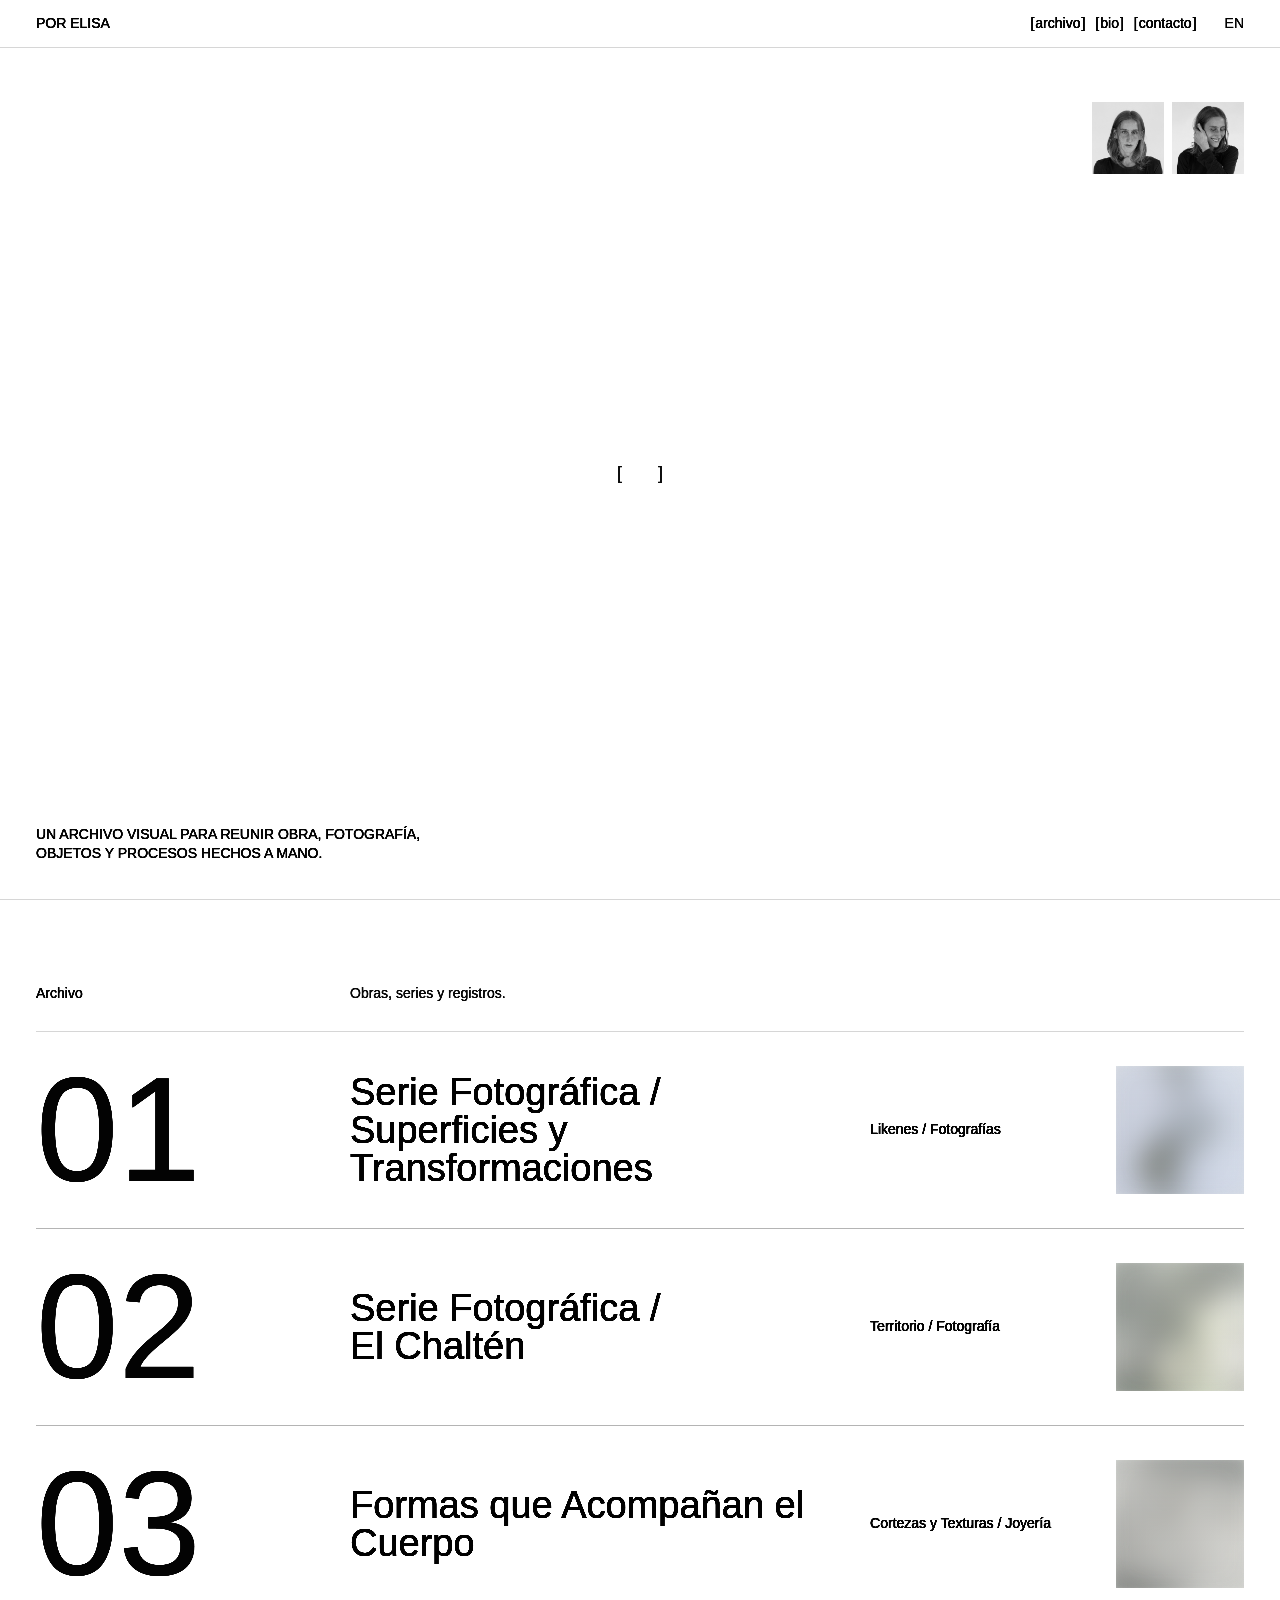
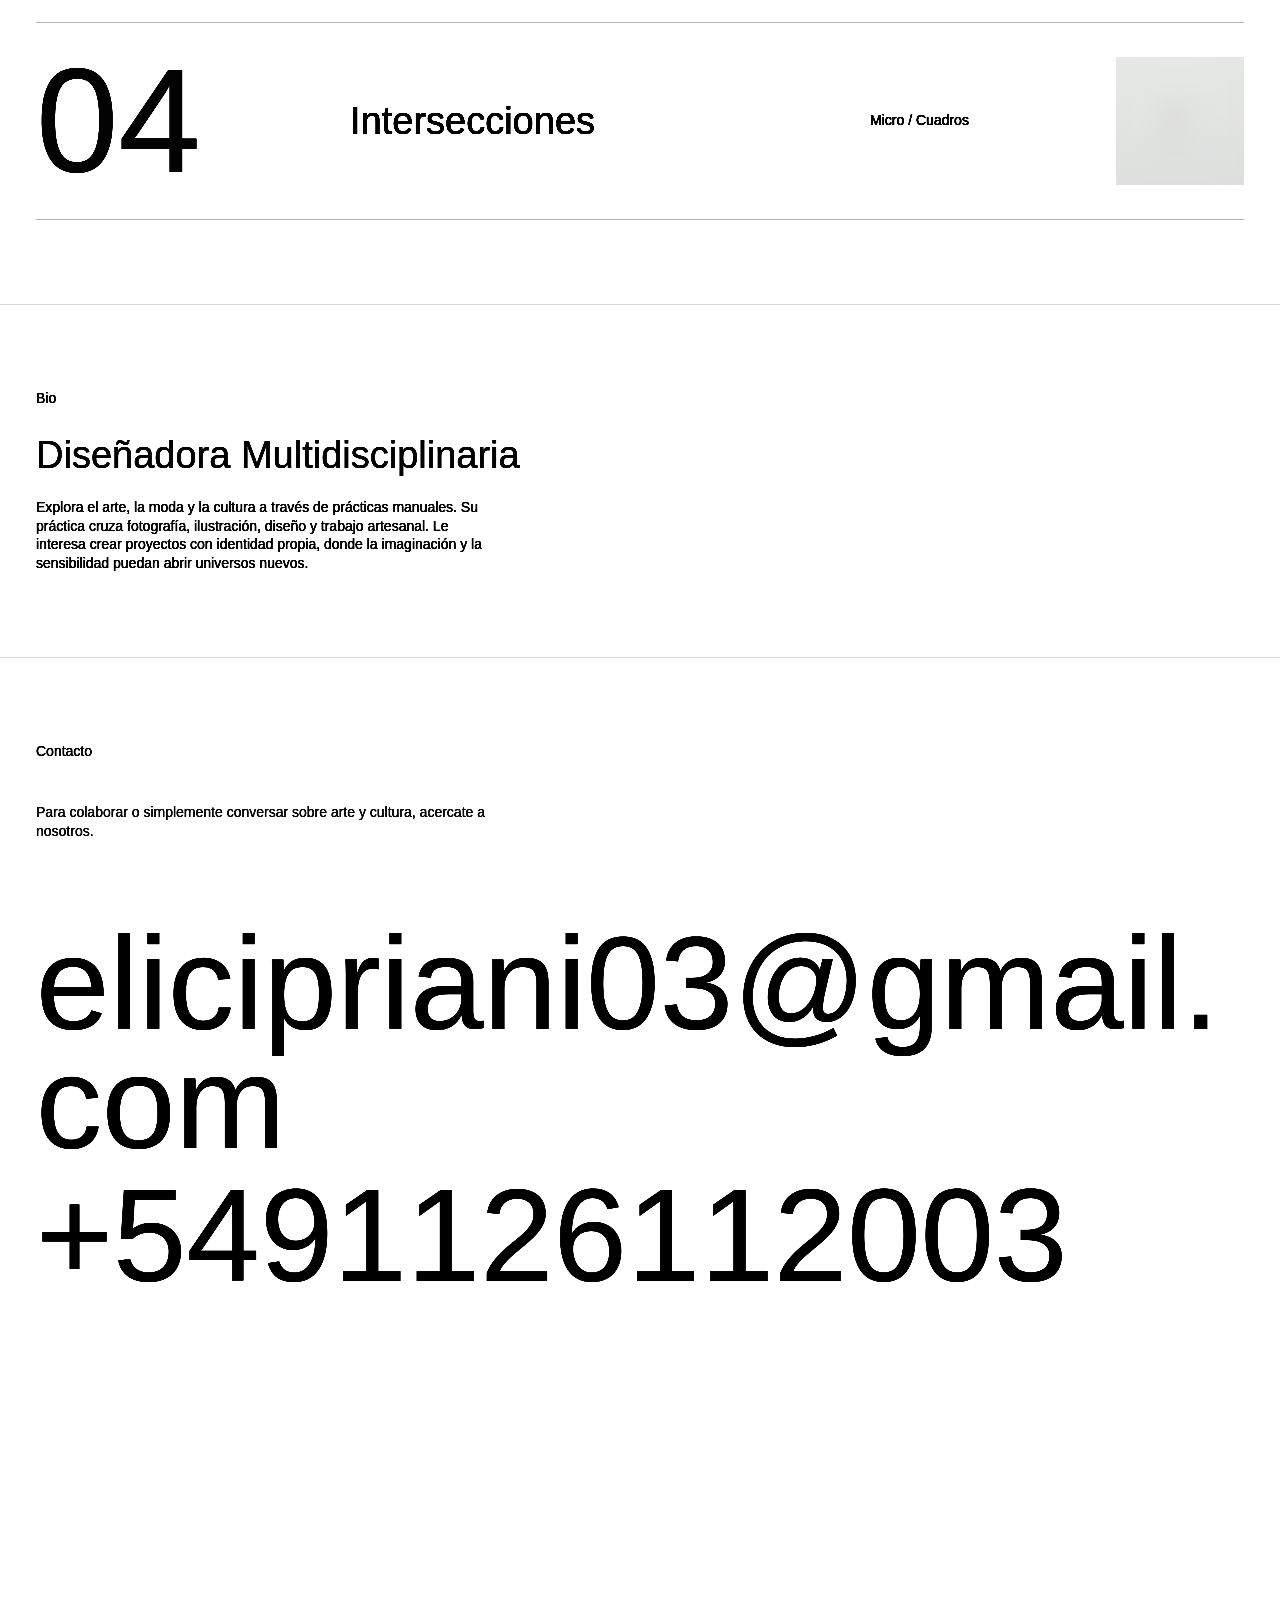
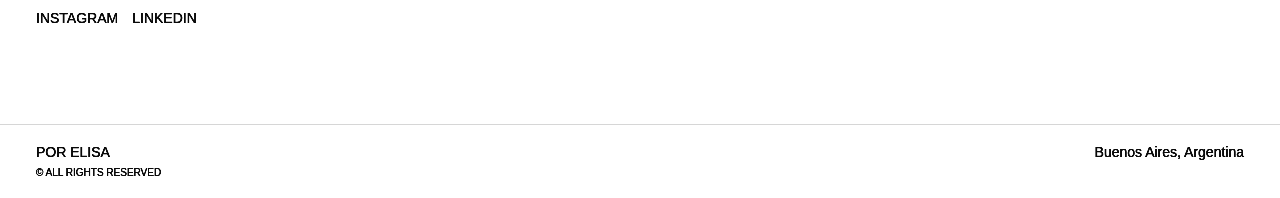
==== commit 98974aff: "Refina contacto y secuencia de joyeria" ====
--- a/index.html
+++ b/index.html
@@ -110,7 +110,7 @@
         </div>
         <div class="contact-display">
           <a class="contact-big contact-email" data-i18n="contact.email" href="mailto:elicipriani03@gmail.com?subject=Consulta%20por%20obra%20/%20POR%20ELISA&body=Hola%20Elisa%2C%0A%0AMe%20interesa%20conocer%20mas%20sobre%20tu%20obra%20y%20tus%20proyectos.%0A%0AGracias.">elicipriani03@gmail.com</a>
-          <a class="contact-big contact-phone" href="tel:+5491126112003">+5491126112003</a>
+          <a class="contact-big contact-phone" href="https://wa.me/5491126112003?text=Hello%20Elisa,%20I%20would%20like%20to%20get%20in%20touch." target="_blank" rel="noreferrer">+5491126112003</a>
           <div class="contact-socials" aria-label="Redes">
             <a class="contact-small" href="https://www.instagram.com/por__elisa/" target="_blank" rel="noreferrer">INSTAGRAM</a>
             <a class="contact-small" href="https://www.linkedin.com/in/elisa-cipriani-308a1b159/" target="_blank" rel="noreferrer">LINKEDIN</a>
--- a/assets/css/styles.css
+++ b/assets/css/styles.css
@@ -294,6 +294,7 @@
 }
 
 .archive-section {
+  --archive-mark-height: 128px;
   border-bottom: 1px solid var(--line);
 }
 
@@ -308,13 +309,17 @@
   max-width: var(--paragraph-width);
 }
 
+.archive-section .section-heading {
+  grid-template-columns: minmax(280px, 0.34fr) minmax(260px, 0.78fr) minmax(150px, 0.34fr) var(--archive-mark-height);
+  gap: 34px;
+}
+
 .archive-list {
   display: grid;
   border-top: 1px solid var(--line);
 }
 
 .archive-item {
-  --archive-mark-height: 128px;
   position: relative;
   display: grid;
   grid-template-columns: minmax(280px, 0.34fr) minmax(260px, 0.78fr) minmax(150px, 0.34fr) var(--archive-mark-height);
@@ -495,7 +500,7 @@
   flex-wrap: wrap;
   gap: 10px 14px;
   width: fit-content;
-  margin-top: 132px;
+  margin-top: 300px;
 }
 
 .contact-small {
@@ -635,9 +640,11 @@
 }
 
 .project-intro-video {
+  position: relative;
+  left: 50%;
   width: 100vw;
   max-width: none;
-  margin: clamp(96px, 16vh, 180px) calc(var(--pad) * -1) clamp(116px, 18vh, 220px);
+  margin: clamp(96px, 16vh, 180px) -50vw clamp(116px, 18vh, 220px);
   overflow: visible;
   background: var(--bg);
 }
@@ -668,7 +675,7 @@
 .project-intro-video figcaption {
   position: absolute;
   z-index: 2;
-  left: 0;
+  left: var(--pad);
   bottom: -22px;
   color: var(--text);
   font-size: 12px;
@@ -1116,8 +1123,8 @@
 
   .contact-display {
     position: relative;
-    min-height: 900px;
-    min-height: max(900px, calc(100svh - 40px));
+    min-height: 1080px;
+    min-height: max(1080px, calc(100svh + 140px));
     padding: 0;
   }
 
@@ -1150,7 +1157,7 @@
     position: absolute;
     left: 0;
     bottom: 0;
-    margin-top: 72px;
+    margin-top: 0;
   }
 
   .project-hero {
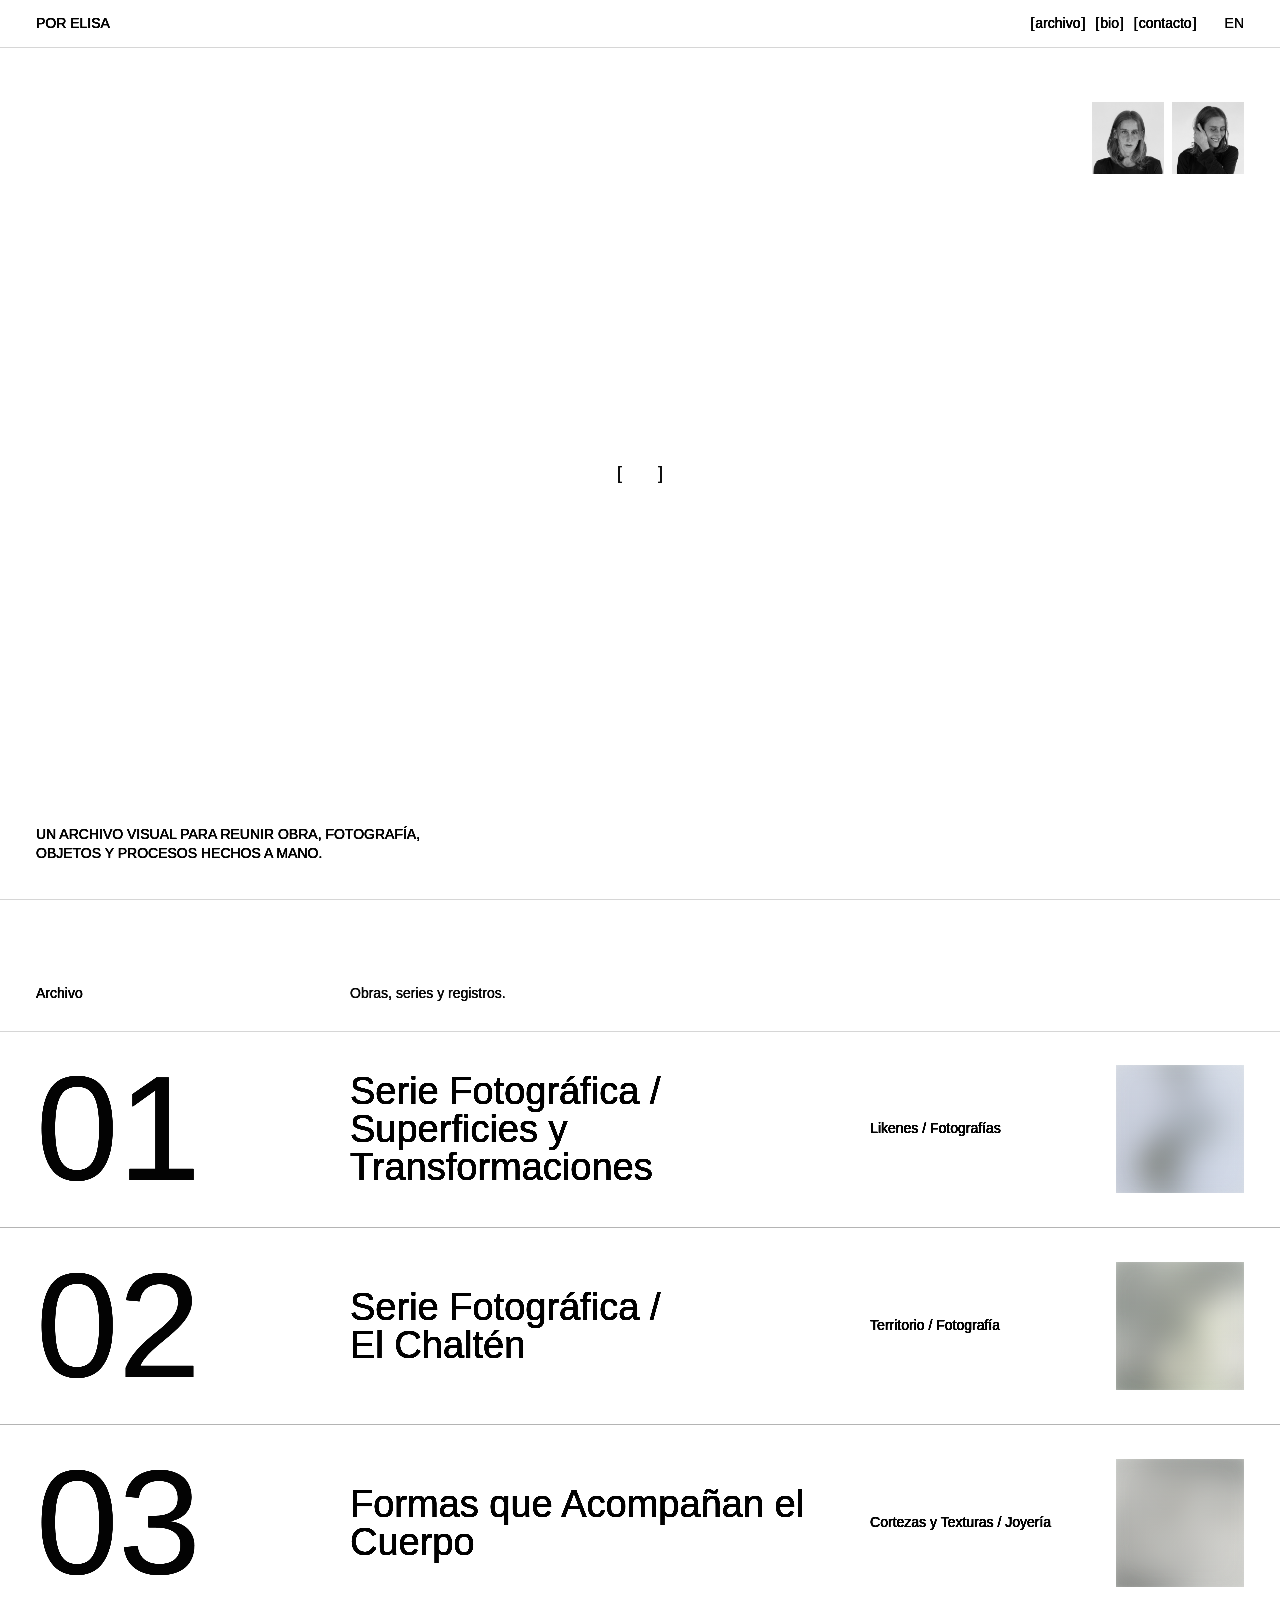
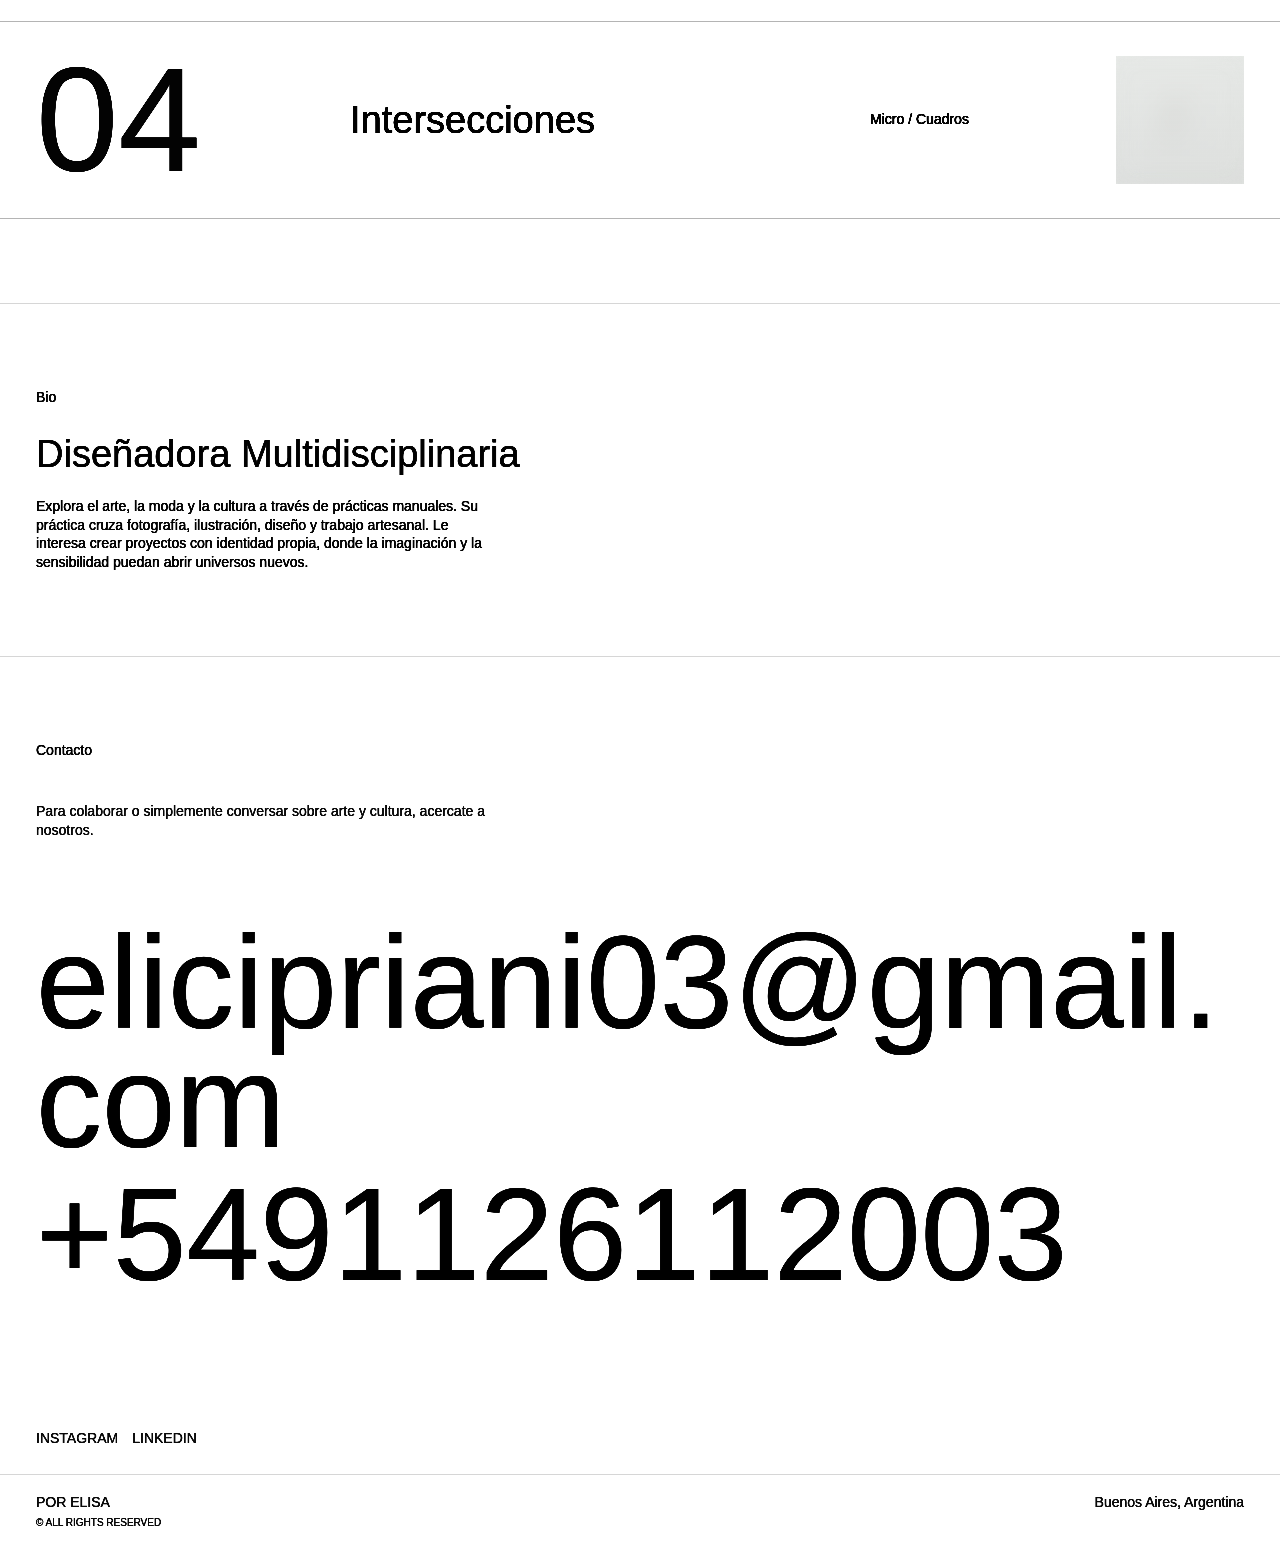
==== commit 3420200c: "Refina experiencia movil del sitio" ====
--- a/index.html
+++ b/index.html
@@ -34,8 +34,7 @@
           <img src="assets/images/home/elisa-linkedin.jpg" alt="Retrato de Elisa." loading="eager">
         </div>
         <p class="intro-copy" data-i18n="home.intro">
-          Un archivo visual para reunir obra, fotografía,<br>
-          objetos y procesos hechos a mano.
+          Un archivo visual para reunir<span class="mobile-break"><br></span><span class="desktop-space"> </span>obra, fotografía,<span class="desktop-break"><br></span><span class="mobile-space"> </span>objetos<span class="mobile-break"><br></span><span class="desktop-space"> </span>y procesos hechos a mano.
         </p>
       </section>
 
--- a/assets/css/styles.css
+++ b/assets/css/styles.css
@@ -27,12 +27,14 @@
 }
 
 html {
+  overflow-x: clip;
   scroll-behavior: smooth;
   -webkit-text-size-adjust: 100%;
   text-size-adjust: 100%;
 }
 
 body {
+  overflow-x: clip;
   margin: 0;
   background: var(--bg);
   color: var(--text);
@@ -220,6 +222,11 @@
   text-decoration: none;
 }
 
+.mobile-break,
+.mobile-space {
+  display: none;
+}
+
 main {
   min-height: calc(100vh - 92px);
 }
@@ -315,8 +322,18 @@
 }
 
 .archive-list {
-  display: grid;
-  border-top: 1px solid var(--line);
+  position: relative;
+  display: grid;
+}
+
+.archive-list::before {
+  position: absolute;
+  top: 0;
+  left: calc(var(--pad) * -1);
+  width: calc(100% + (var(--pad) * 2));
+  height: 1px;
+  content: "";
+  background: var(--line);
 }
 
 .archive-item {
@@ -326,7 +343,9 @@
   gap: 34px;
   align-items: center;
   min-height: 196px;
-  padding: 34px 0;
+  margin-right: calc(var(--pad) * -1);
+  margin-left: calc(var(--pad) * -1);
+  padding: 34px var(--pad);
   border-bottom: 1px solid var(--line);
   overflow: hidden;
 }
@@ -460,6 +479,7 @@
 }
 
 .contact-section {
+  position: relative;
   min-height: 82vh;
   display: grid;
   align-content: space-between;
@@ -478,7 +498,7 @@
 .contact-display {
   display: grid;
   gap: 14px;
-  padding: 56px 0 12px;
+  padding: 56px 0 96px;
 }
 
 .contact-big {
@@ -496,11 +516,14 @@
 }
 
 .contact-socials {
+  position: absolute;
+  left: var(--pad);
+  bottom: 26px;
   display: flex;
   flex-wrap: wrap;
   gap: 10px 14px;
   width: fit-content;
-  margin-top: 300px;
+  margin-top: 0;
 }
 
 .contact-small {
@@ -539,13 +562,29 @@
 }
 
 .project-hero {
+  position: relative;
   display: grid;
   grid-template-columns: minmax(0, 1fr) minmax(280px, 0.34fr);
   gap: 42px;
   min-height: 44vh;
   align-items: end;
   padding-bottom: 24px;
-  border-bottom: 1px solid var(--line);
+}
+
+.project-hero,
+.project-hero > *,
+.project-data {
+  min-width: 0;
+}
+
+.project-hero::after {
+  position: absolute;
+  right: calc(var(--pad) * -1);
+  bottom: 0;
+  left: calc(var(--pad) * -1);
+  height: 1px;
+  content: "";
+  background: var(--line);
 }
 
 .project-number {
@@ -685,6 +724,10 @@
 
 .ice-body > .project-text:first-child {
   margin-bottom: 0;
+}
+
+.ice-intro-video video {
+  aspect-ratio: 9 / 16;
 }
 
 .sequence-hint {
@@ -975,7 +1018,9 @@
   }
 
   .site-header {
-    grid-template-columns: 1fr auto 1fr;
+    position: sticky;
+    display: flex;
+    justify-content: space-between;
     gap: 6px;
     align-items: start;
     padding-top: 12px;
@@ -984,22 +1029,23 @@
   }
 
   .brand {
-    grid-column: 1;
-    justify-self: start;
+    flex: 0 0 auto;
   }
 
   .site-nav {
-    grid-column: 2;
+    position: static;
+    flex: 0 0 auto;
     order: 0;
     flex-wrap: nowrap;
     justify-content: center;
     gap: 5px;
     min-width: 0;
+    width: max-content;
+    transform: none;
   }
 
   .language-switch {
-    grid-column: 3;
-    justify-self: end;
+    flex: 0 0 auto;
   }
 
   .brand,
@@ -1010,6 +1056,19 @@
 
   .language-switch {
     gap: 6px;
+  }
+
+  .mobile-break {
+    display: inline;
+  }
+
+  .desktop-break,
+  .desktop-space {
+    display: none;
+  }
+
+  .mobile-space {
+    display: inline;
   }
 
   .home-intro {
@@ -1034,7 +1093,9 @@
   }
 
   h1 {
-    font-size: 46px;
+    font-size: clamp(36px, 9.8vw, 42px);
+    line-height: 0.96;
+    overflow-wrap: break-word;
   }
 
   .intro-copy {
@@ -1050,6 +1111,25 @@
     padding-bottom: 62px;
   }
 
+  .archive-section,
+  .bio-section,
+  .contact-section {
+    padding-top: 62px;
+  }
+
+  .contact-section {
+    padding-top: 61px;
+  }
+
+  .archive-section {
+    border-bottom: 0;
+    padding-bottom: 0;
+  }
+
+  .archive-list::before {
+    display: none;
+  }
+
   .section-heading,
   .bio-grid,
   .project-hero,
@@ -1058,12 +1138,32 @@
     grid-template-columns: 1fr;
   }
 
+  .archive-section .section-heading {
+    grid-template-columns: 1fr;
+    gap: 18px;
+  }
+
+  .project-hero > *,
+  .project-data,
+  .project-body,
+  .project-body-full,
+  .media-grid {
+    min-width: 0;
+  }
+
+  .project-data div {
+    margin-right: calc(var(--pad) * -1);
+    margin-left: calc(var(--pad) * -1);
+    padding-right: var(--pad);
+    padding-left: var(--pad);
+  }
+
   .archive-item {
     --archive-mark-height: 90px;
     grid-template-columns: minmax(0, 1fr) 96px;
     gap: 10px 16px;
     min-height: 168px;
-    padding: 30px 0;
+    padding: 30px var(--pad);
   }
 
   .archive-big-number {
@@ -1123,8 +1223,8 @@
 
   .contact-display {
     position: relative;
-    min-height: 1080px;
-    min-height: max(1080px, calc(100svh + 140px));
+    min-height: 820px;
+    min-height: max(820px, calc(100svh - 60px));
     padding: 0;
   }
 
@@ -1156,7 +1256,7 @@
   .contact-socials {
     position: absolute;
     left: 0;
-    bottom: 0;
+    bottom: 18px;
     margin-top: 0;
   }
 
@@ -1169,7 +1269,8 @@
   }
 
   .project-text-secondary {
-    margin: 24px 0 30px var(--project-text-offset);
+    top: calc(clamp(86px, 13vh, 132px) + 172px);
+    margin: 52px 0 30px var(--project-text-offset);
   }
 
   .project-text-large p {
@@ -1187,10 +1288,40 @@
     aspect-ratio: auto;
   }
 
+  .jewelry-intro-video .media-frame {
+    aspect-ratio: 9 / 16;
+  }
+
+  .jewelry-intro-video img {
+    width: 100%;
+    height: 100%;
+    object-fit: cover;
+  }
+
+  .ice-intro-video {
+    min-height: 100svh;
+  }
+
+  .ice-intro-video video {
+    width: 100%;
+    height: 100svh;
+    object-fit: cover;
+  }
+
   .media-grid {
     grid-template-columns: 1fr;
   }
 
+  .media-item:active img,
+  .media-item.is-revealed img {
+    filter: var(--image-clear-filter);
+  }
+
+  .media-item:active .media-frame::before,
+  .media-item.is-revealed .media-frame::before {
+    opacity: 0;
+  }
+
   .project-gallery {
     gap: 132px;
   }
@@ -1201,11 +1332,34 @@
 
   .project-gallery .media-item {
     width: 86vw;
+    justify-self: center;
+  }
+
+  .project-gallery .media-item.is-portrait {
+    transform: translateX(calc(var(--pad) * -0.5));
+  }
+
+  .chalten-gallery .media-item.is-portrait {
+    width: calc(100vw - (var(--pad) * 2));
+    justify-self: start;
+    transform: none;
+  }
+
+  .media-item.is-landscape:not(.is-small-centered) {
+    width: 100vw;
+    max-width: none;
+    margin-left: calc(var(--pad) * -1);
+    justify-self: start;
+  }
+
+  .media-item.is-landscape:not(.is-small-centered)::after {
+    left: var(--pad);
   }
 
   .project-gallery .media-item.is-full-width {
     width: 100vw;
     margin-left: calc(var(--pad) * -1);
+    justify-self: start;
   }
 
   .project-gallery .media-item.is-small-centered {
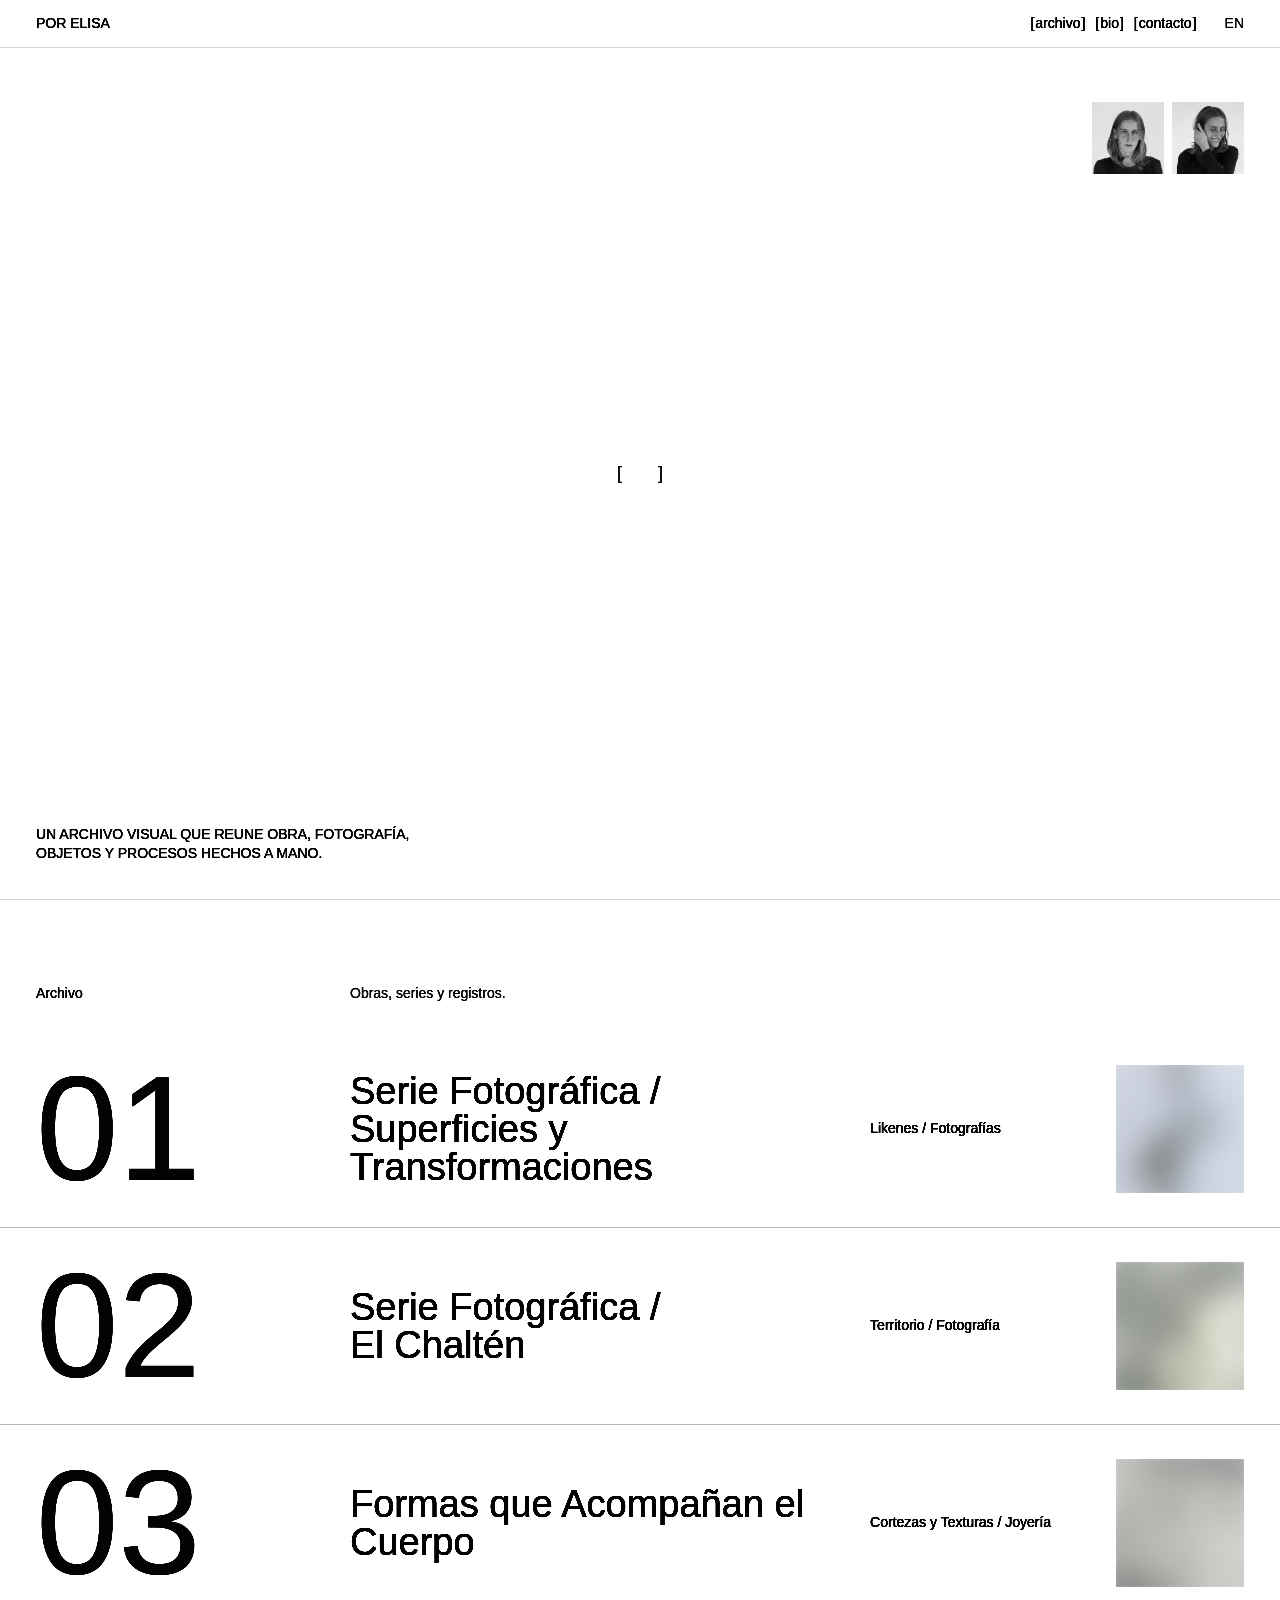
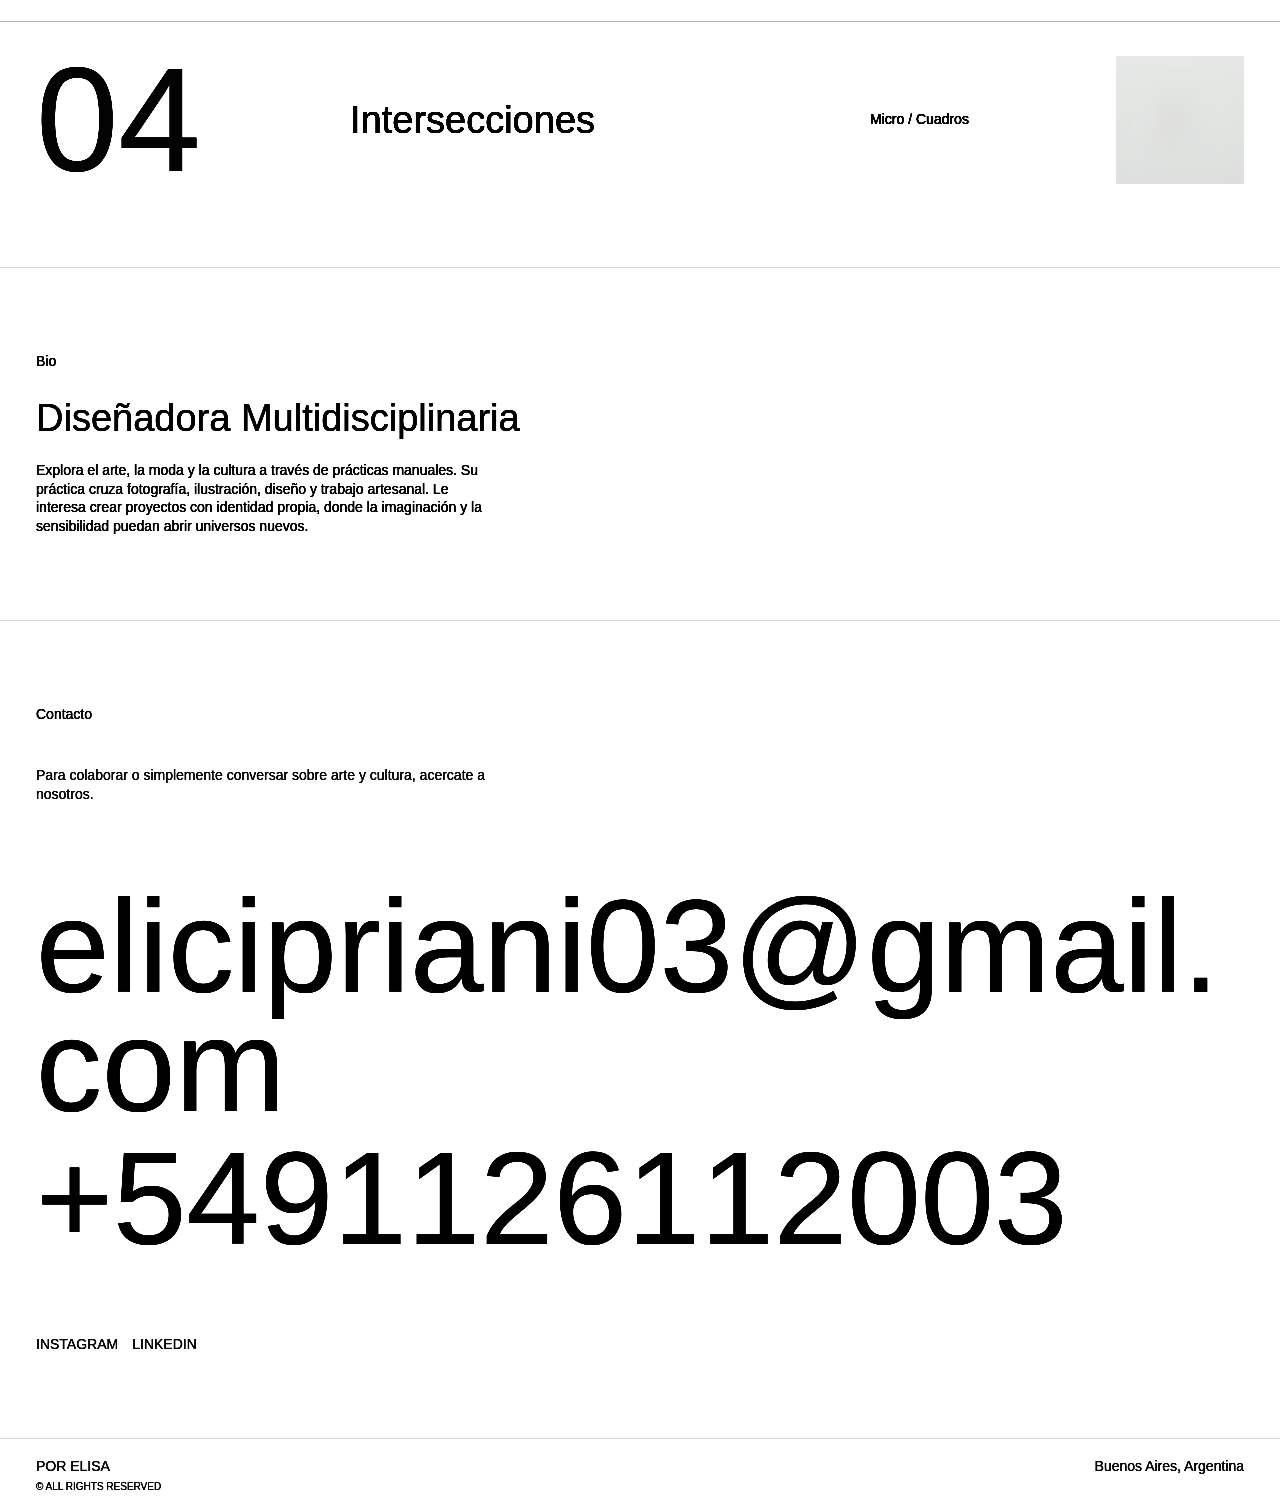
==== commit c4eae9cb: "Refina espaciado y reveal movil" ====
--- a/index.html
+++ b/index.html
@@ -34,7 +34,7 @@
           <img src="assets/images/home/elisa-linkedin.jpg" alt="Retrato de Elisa." loading="eager">
         </div>
         <p class="intro-copy" data-i18n="home.intro">
-          Un archivo visual para reunir<span class="mobile-break"><br></span><span class="desktop-space"> </span>obra, fotografía,<span class="desktop-break"><br></span><span class="mobile-space"> </span>objetos<span class="mobile-break"><br></span><span class="desktop-space"> </span>y procesos hechos a mano.
+          Un archivo visual que reune<span class="mobile-break"><br></span><span class="desktop-space"> </span>obra, fotografía,<span class="desktop-break"><br></span><span class="mobile-space"> </span>objetos<span class="mobile-break"><br></span><span class="desktop-space"> </span>y procesos hechos a mano.
         </p>
       </section>
 
--- a/assets/css/styles.css
+++ b/assets/css/styles.css
@@ -302,6 +302,7 @@
 
 .archive-section {
   --archive-mark-height: 128px;
+  padding-bottom: 49px;
   border-bottom: 1px solid var(--line);
 }
 
@@ -327,6 +328,7 @@
 }
 
 .archive-list::before {
+  display: none;
   position: absolute;
   top: 0;
   left: calc(var(--pad) * -1);
@@ -352,6 +354,10 @@
 
 .archive-item[hidden] {
   display: none;
+}
+
+.archive-item:last-child {
+  border-bottom: 0;
 }
 
 .archive-item > span {
@@ -518,7 +524,7 @@
 .contact-socials {
   position: absolute;
   left: var(--pad);
-  bottom: 26px;
+  bottom: 84px;
   display: flex;
   flex-wrap: wrap;
   gap: 10px 14px;
@@ -1122,8 +1128,12 @@
   }
 
   .archive-section {
-    border-bottom: 0;
-    padding-bottom: 0;
+    border-bottom: 1px solid var(--line);
+    padding-bottom: 31px;
+  }
+
+  .bio-section {
+    padding-bottom: 62px;
   }
 
   .archive-list::before {
@@ -1211,6 +1221,7 @@
   .contact-section {
     min-height: 100svh;
     overflow: hidden;
+    padding-bottom: 12px;
   }
 
   .contact-section .section-heading {
@@ -1223,8 +1234,8 @@
 
   .contact-display {
     position: relative;
-    min-height: 820px;
-    min-height: max(820px, calc(100svh - 60px));
+    min-height: 870px;
+    min-height: max(870px, calc(100svh - 10px));
     padding: 0;
   }
 
@@ -1245,18 +1256,18 @@
 
   .contact-email {
     right: 66px;
-    bottom: 0;
+    bottom: 50px;
   }
 
   .contact-phone {
     right: 142px;
-    bottom: 0;
+    bottom: 50px;
   }
 
   .contact-socials {
     position: absolute;
     left: 0;
-    bottom: 18px;
+    bottom: 50px;
     margin-top: 0;
   }
 
@@ -1312,14 +1323,26 @@
     grid-template-columns: 1fr;
   }
 
-  .media-item:active img,
-  .media-item.is-revealed img {
-    filter: var(--image-clear-filter);
-  }
-
-  .media-item:active .media-frame::before,
-  .media-item.is-revealed .media-frame::before {
-    opacity: 0;
+  .project-page .media-item {
+    -webkit-tap-highlight-color: transparent;
+    touch-action: manipulation;
+  }
+
+  .project-page .media-item img,
+  .project-page .media-item .media-frame::before {
+    transition: none;
+  }
+
+  .project-page .media-item.is-revealed img {
+    display: block !important;
+    opacity: 1 !important;
+    visibility: visible !important;
+    filter: none !important;
+  }
+
+  .project-page .media-item.is-revealed .media-frame::before {
+    background: transparent !important;
+    opacity: 0 !important;
   }
 
   .project-gallery {
